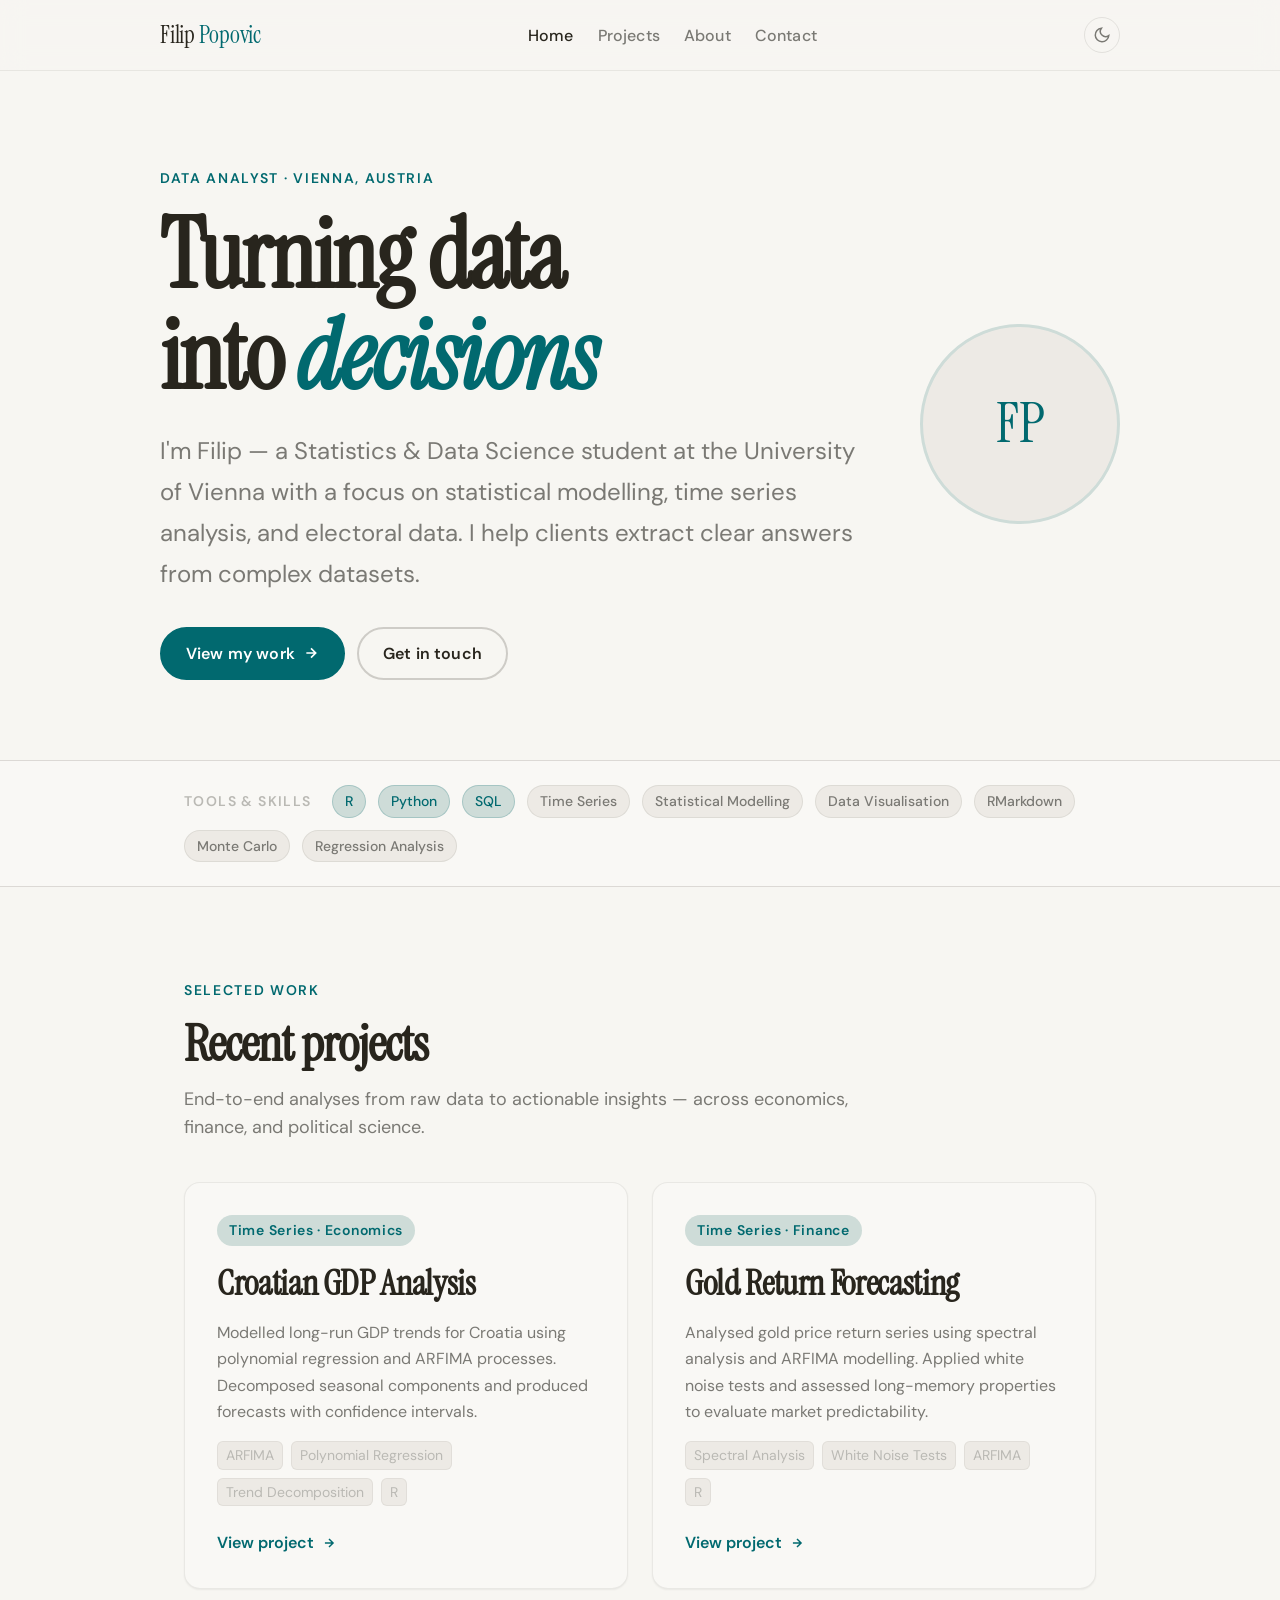
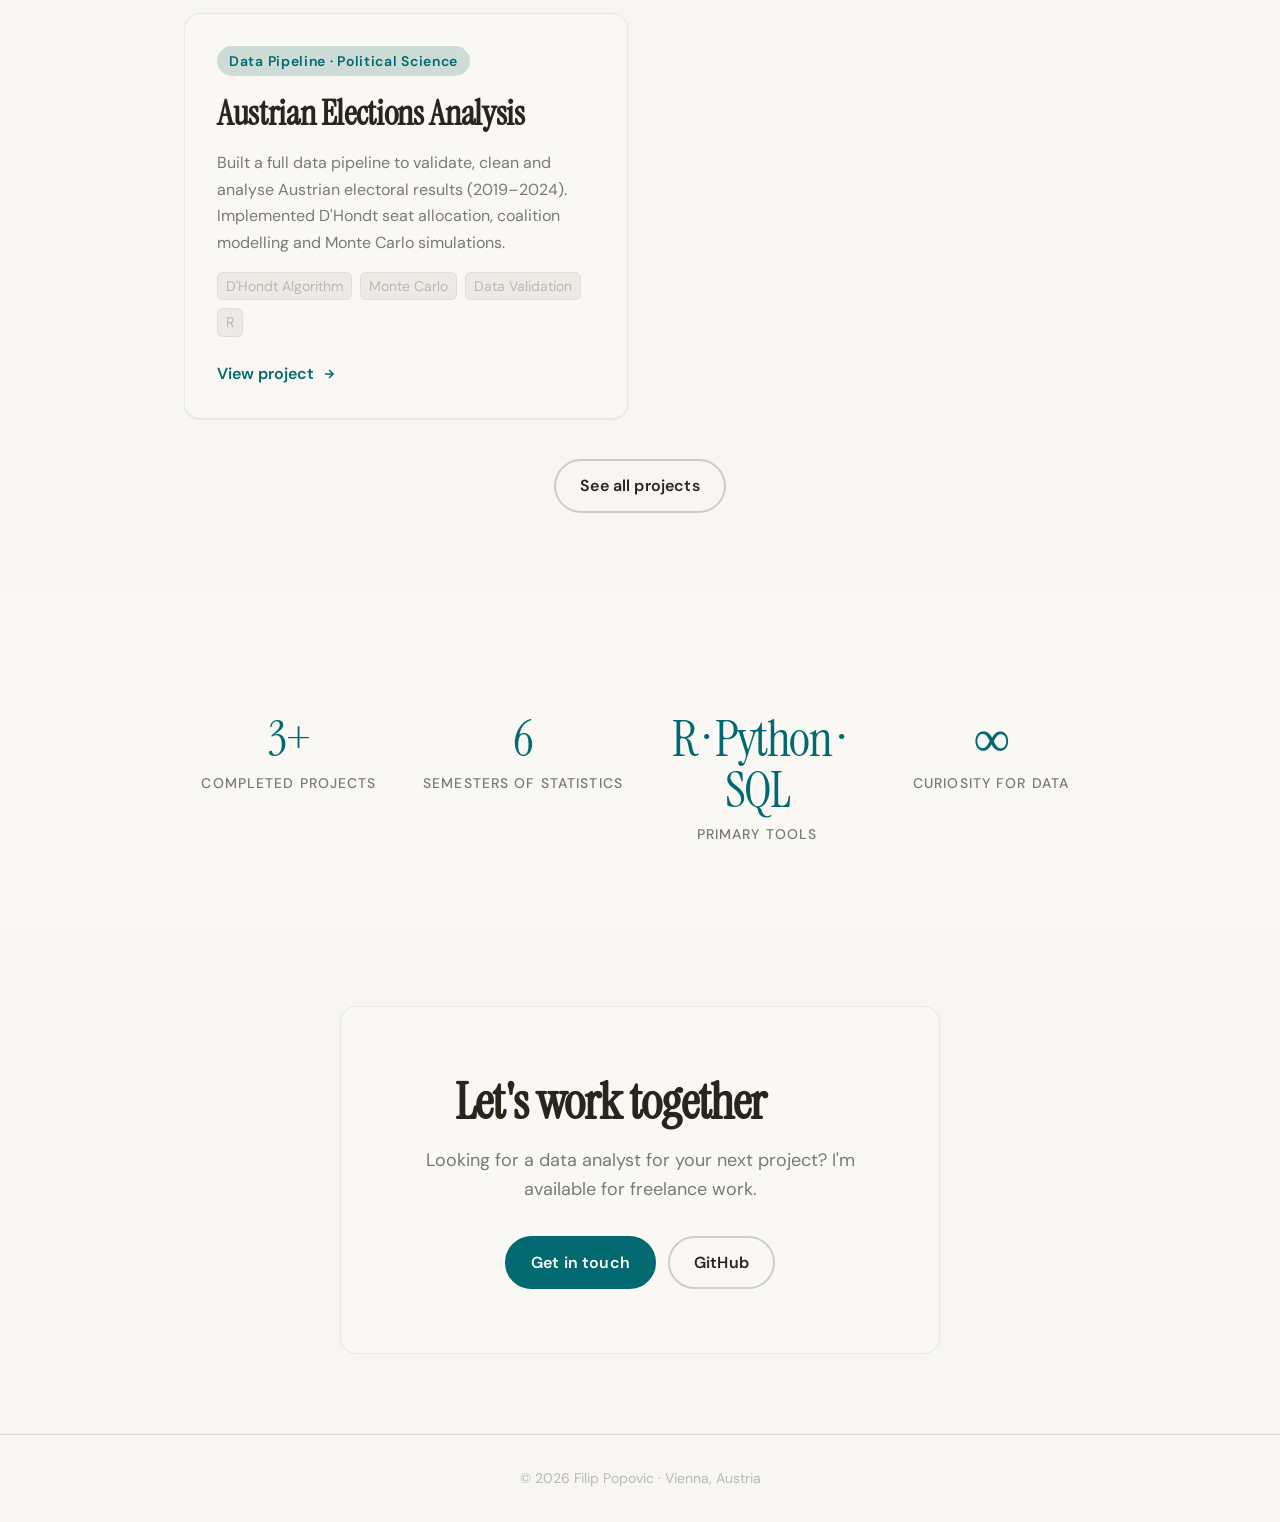
==== docs/index.html @ 7d8d3a57 "Initial portfolio website" ====
<!DOCTYPE html>
<html xmlns="http://www.w3.org/1999/xhtml" lang="en" xml:lang="en"><head>

<meta charset="utf-8">
<meta name="generator" content="quarto-1.6.43">

<meta name="viewport" content="width=device-width, initial-scale=1.0, user-scalable=yes">


<title>Filip Popovic</title>
<style>
code{white-space: pre-wrap;}
span.smallcaps{font-variant: small-caps;}
div.columns{display: flex; gap: min(4vw, 1.5em);}
div.column{flex: auto; overflow-x: auto;}
div.hanging-indent{margin-left: 1.5em; text-indent: -1.5em;}
ul.task-list{list-style: none;}
ul.task-list li input[type="checkbox"] {
  width: 0.8em;
  margin: 0 0.8em 0.2em -1em; /* quarto-specific, see https://github.com/quarto-dev/quarto-cli/issues/4556 */ 
  vertical-align: middle;
}
.display.math{display: block; text-align: center; margin: 0.5rem auto;}
</style>


<script src="site_libs/clipboard/clipboard.min.js"></script>
<script src="site_libs/quarto-html/tabby.min.js"></script>
<script src="site_libs/quarto-html/popper.min.js"></script>
<script src="site_libs/quarto-html/tippy.umd.min.js"></script>
<script src="site_libs/quarto-html/anchor.min.js"></script>
<link href="site_libs/quarto-html/tippy.css" rel="stylesheet">
<link href="site_libs/quarto-html/light-border.css" rel="stylesheet">
<link href="site_libs/quarto-html/quarto-html-5276476b5bdb9cfe1f92c505466e0bf3.min.css" rel="stylesheet" append-hash="true" data-mode="light">
<link href="site_libs/quarto-html/quarto-syntax-highlighting-d4d76bf8491c20bad77d141916dc28e1.css" rel="stylesheet" id="quarto-text-highlighting-styles">


<link rel="stylesheet" href="assets/style.css">
</head>

<body>


<header id="title-block-header">
<h1 class="title">Filip Popovic</h1>

</header>


<!-- NAVBAR -->
<nav class="fp-nav">
  <div class="fp-nav-inner">
    <a href="index.html" class="fp-nav-logo">Filip <span>Popovic</span></a>
    <ul class="fp-nav-links">
      <li><a href="index.html" class="active">Home</a></li>
      <li><a href="projects.html">Projects</a></li>
      <li><a href="about.html">About</a></li>
      <li><a href="contact.html">Contact</a></li>
    </ul>
    <button class="fp-theme-btn" data-theme-toggle="" aria-label="Toggle dark mode">
      <svg width="18" height="18" viewbox="0 0 24 24" fill="none" stroke="currentColor" stroke-width="2"><path d="M21 12.79A9 9 0 1 1 11.21 3 7 7 0 0 0 21 12.79z"></path></svg>
    </button>
  </div>
</nav>

<!-- HERO -->
<section class="fp-hero">
  <div class="fp-hero-inner">
    <div>
      <p class="fp-hero-label">Data Analyst · Vienna, Austria</p>
      <h1>Turning data<br>into <em>decisions</em></h1>
      <p class="fp-hero-desc">
        I'm Filip — a Statistics &amp; Data Science student at the University of Vienna
        with a focus on statistical modelling, time series analysis, and electoral data.
        I help clients extract clear answers from complex datasets.
      </p>
      <div class="fp-hero-actions">
        <a href="projects.html" class="btn btn-primary">
          View my work
          <svg width="16" height="16" viewbox="0 0 24 24" fill="none" stroke="currentColor" stroke-width="2.5"><path d="M5 12h14M12 5l7 7-7 7"></path></svg>
        </a>
        <a href="contact.html" class="btn btn-outline">Get in touch</a>
      </div>
    </div>
    <div class="fp-hero-avatar" aria-hidden="true">FP</div>
  </div>
</section>

<!-- SKILLS STRIP -->
<div class="fp-skills-strip">
  <div class="fp-skills-inner">
    <span class="fp-skills-label">Tools &amp; Skills</span>
    <span class="fp-skill-chip accent">R</span>
    <span class="fp-skill-chip accent">Python</span>
    <span class="fp-skill-chip accent">SQL</span>
    <span class="fp-skill-chip">Time Series</span>
    <span class="fp-skill-chip">Statistical Modelling</span>
    <span class="fp-skill-chip">Data Visualisation</span>
    <span class="fp-skill-chip">RMarkdown</span>
    <span class="fp-skill-chip">Monte Carlo</span>
    <span class="fp-skill-chip">Regression Analysis</span>
  </div>
</div>

<!-- FEATURED PROJECTS -->
<section class="fp-section">
  <div class="fp-container">
    <div class="fp-section-header">
      <p class="fp-eyebrow">Selected Work</p>
      <h2 class="anchored">Recent projects</h2>
      <p>End-to-end analyses from raw data to actionable insights — across economics, finance, and political science.</p>
    </div>
    <div class="fp-projects-grid">
      <!-- Project 1 -->
      <div class="fp-project-card">
        <span class="fp-project-tag">Time Series · Economics</span>
        <h3 class="anchored">Croatian GDP Analysis</h3>
        <p>Modelled long-run GDP trends for Croatia using polynomial regression and ARFIMA processes. Decomposed seasonal components and produced forecasts with confidence intervals.</p>
        <div class="fp-project-methods">
          <span class="fp-method-tag">ARFIMA</span>
          <span class="fp-method-tag">Polynomial Regression</span>
          <span class="fp-method-tag">Trend Decomposition</span>
          <span class="fp-method-tag">R</span>
        </div>
        <a href="projects.html" class="fp-project-link">
          View project
          <svg width="14" height="14" viewbox="0 0 24 24" fill="none" stroke="currentColor" stroke-width="2.5"><path d="M5 12h14M12 5l7 7-7 7"></path></svg>
        </a>
      </div>
      <!-- Project 2 -->
      <div class="fp-project-card">
        <span class="fp-project-tag">Time Series · Finance</span>
        <h3 class="anchored">Gold Return Forecasting</h3>
        <p>Analysed gold price return series using spectral analysis and ARFIMA modelling. Applied white noise tests and assessed long-memory properties to evaluate market predictability.</p>
        <div class="fp-project-methods">
          <span class="fp-method-tag">Spectral Analysis</span>
          <span class="fp-method-tag">White Noise Tests</span>
          <span class="fp-method-tag">ARFIMA</span>
          <span class="fp-method-tag">R</span>
        </div>
        <a href="projects.html" class="fp-project-link">
          View project
          <svg width="14" height="14" viewbox="0 0 24 24" fill="none" stroke="currentColor" stroke-width="2.5"><path d="M5 12h14M12 5l7 7-7 7"></path></svg>
        </a>
      </div>
      <!-- Project 3 -->
      <div class="fp-project-card">
        <span class="fp-project-tag">Data Pipeline · Political Science</span>
        <h3 class="anchored">Austrian Elections Analysis</h3>
        <p>Built a full data pipeline to validate, clean and analyse Austrian electoral results (2019–2024). Implemented D'Hondt seat allocation, coalition modelling and Monte Carlo simulations.</p>
        <div class="fp-project-methods">
          <span class="fp-method-tag">D'Hondt Algorithm</span>
          <span class="fp-method-tag">Monte Carlo</span>
          <span class="fp-method-tag">Data Validation</span>
          <span class="fp-method-tag">R</span>
        </div>
        <a href="projects.html" class="fp-project-link">
          View project
          <svg width="14" height="14" viewbox="0 0 24 24" fill="none" stroke="currentColor" stroke-width="2.5"><path d="M5 12h14M12 5l7 7-7 7"></path></svg>
        </a>
      </div>
    </div>
    <div style="text-align:center; margin-top: var(--space-10);">
      <a href="projects.html" class="btn btn-outline">See all projects</a>
    </div>
  </div>
</section>

<!-- STATS -->
<section class="fp-section fp-section-alt">
  <div class="fp-container">
    <div class="fp-stats">
      <div class="fp-stat">
        <div class="fp-stat-number">3+</div>
        <div class="fp-stat-label">Completed Projects</div>
      </div>
      <div class="fp-stat">
        <div class="fp-stat-number">6</div>
        <div class="fp-stat-label">Semesters of Statistics</div>
      </div>
      <div class="fp-stat">
        <div class="fp-stat-number">R · Python · SQL</div>
        <div class="fp-stat-label">Primary Tools</div>
      </div>
      <div class="fp-stat">
        <div class="fp-stat-number">∞</div>
        <div class="fp-stat-label">Curiosity for Data</div>
      </div>
    </div>
  </div>
</section>

<!-- CONTACT TEASER -->
<section class="fp-section">
  <div class="fp-container">
    <div class="fp-contact-box">
      <h2 class="anchored">Let's work together</h2>
      <p>Looking for a data analyst for your next project? I'm available for freelance work.</p>
      <div class="fp-contact-links">
        <a href="contact.html" class="btn btn-primary">Get in touch</a>
        <a href="https://github.com/filip-popovic" target="_blank" rel="noopener noreferrer" class="btn btn-outline">GitHub</a>
      </div>
    </div>
  </div>
</section>

<!-- FOOTER -->
<footer class="fp-footer">
  <p>© 2026 Filip Popovic · Vienna, Austria</p>
</footer>

<script>
(function(){
  const t = document.querySelector('[data-theme-toggle]');
  const r = document.documentElement;
  let d = matchMedia('(prefers-color-scheme:dark)').matches ? 'dark' : 'light';
  r.setAttribute('data-theme', d);
  if(t) t.addEventListener('click', () => {
    d = d === 'dark' ? 'light' : 'dark';
    r.setAttribute('data-theme', d);
  });
})();
</script>


<script id="quarto-html-after-body" type="application/javascript">
window.document.addEventListener("DOMContentLoaded", function (event) {
  const toggleBodyColorMode = (bsSheetEl) => {
    const mode = bsSheetEl.getAttribute("data-mode");
    const bodyEl = window.document.querySelector("body");
    if (mode === "dark") {
      bodyEl.classList.add("quarto-dark");
      bodyEl.classList.remove("quarto-light");
    } else {
      bodyEl.classList.add("quarto-light");
      bodyEl.classList.remove("quarto-dark");
    }
  }
  const toggleBodyColorPrimary = () => {
    const bsSheetEl = window.document.querySelector("link#quarto-bootstrap");
    if (bsSheetEl) {
      toggleBodyColorMode(bsSheetEl);
    }
  }
  toggleBodyColorPrimary();  
  const tabsets =  window.document.querySelectorAll(".panel-tabset-tabby")
  tabsets.forEach(function(tabset) {
    const tabby = new Tabby('#' + tabset.id);
  });
  const icon = "";
  const anchorJS = new window.AnchorJS();
  anchorJS.options = {
    placement: 'right',
    icon: icon
  };
  anchorJS.add('.anchored');
  const isCodeAnnotation = (el) => {
    for (const clz of el.classList) {
      if (clz.startsWith('code-annotation-')) {                     
        return true;
      }
    }
    return false;
  }
  const onCopySuccess = function(e) {
    // button target
    const button = e.trigger;
    // don't keep focus
    button.blur();
    // flash "checked"
    button.classList.add('code-copy-button-checked');
    var currentTitle = button.getAttribute("title");
    button.setAttribute("title", "Copied!");
    let tooltip;
    if (window.bootstrap) {
      button.setAttribute("data-bs-toggle", "tooltip");
      button.setAttribute("data-bs-placement", "left");
      button.setAttribute("data-bs-title", "Copied!");
      tooltip = new bootstrap.Tooltip(button, 
        { trigger: "manual", 
          customClass: "code-copy-button-tooltip",
          offset: [0, -8]});
      tooltip.show();    
    }
    setTimeout(function() {
      if (tooltip) {
        tooltip.hide();
        button.removeAttribute("data-bs-title");
        button.removeAttribute("data-bs-toggle");
        button.removeAttribute("data-bs-placement");
      }
      button.setAttribute("title", currentTitle);
      button.classList.remove('code-copy-button-checked');
    }, 1000);
    // clear code selection
    e.clearSelection();
  }
  const getTextToCopy = function(trigger) {
      const codeEl = trigger.previousElementSibling.cloneNode(true);
      for (const childEl of codeEl.children) {
        if (isCodeAnnotation(childEl)) {
          childEl.remove();
        }
      }
      return codeEl.innerText;
  }
  const clipboard = new window.ClipboardJS('.code-copy-button:not([data-in-quarto-modal])', {
    text: getTextToCopy
  });
  clipboard.on('success', onCopySuccess);
  if (window.document.getElementById('quarto-embedded-source-code-modal')) {
    const clipboardModal = new window.ClipboardJS('.code-copy-button[data-in-quarto-modal]', {
      text: getTextToCopy,
      container: window.document.getElementById('quarto-embedded-source-code-modal')
    });
    clipboardModal.on('success', onCopySuccess);
  }
    var localhostRegex = new RegExp(/^(?:http|https):\/\/localhost\:?[0-9]*\//);
    var mailtoRegex = new RegExp(/^mailto:/);
      var filterRegex = new RegExp('/' + window.location.host + '/');
    var isInternal = (href) => {
        return filterRegex.test(href) || localhostRegex.test(href) || mailtoRegex.test(href);
    }
    // Inspect non-navigation links and adorn them if external
 	var links = window.document.querySelectorAll('a[href]:not(.nav-link):not(.navbar-brand):not(.toc-action):not(.sidebar-link):not(.sidebar-item-toggle):not(.pagination-link):not(.no-external):not([aria-hidden]):not(.dropdown-item):not(.quarto-navigation-tool):not(.about-link)');
    for (var i=0; i<links.length; i++) {
      const link = links[i];
      if (!isInternal(link.href)) {
        // undo the damage that might have been done by quarto-nav.js in the case of
        // links that we want to consider external
        if (link.dataset.originalHref !== undefined) {
          link.href = link.dataset.originalHref;
        }
      }
    }
  function tippyHover(el, contentFn, onTriggerFn, onUntriggerFn) {
    const config = {
      allowHTML: true,
      maxWidth: 500,
      delay: 100,
      arrow: false,
      appendTo: function(el) {
          return el.parentElement;
      },
      interactive: true,
      interactiveBorder: 10,
      theme: 'light-border',
      placement: 'bottom-start',
    };
    if (contentFn) {
      config.content = contentFn;
    }
    if (onTriggerFn) {
      config.onTrigger = onTriggerFn;
    }
    if (onUntriggerFn) {
      config.onUntrigger = onUntriggerFn;
    }
    window.tippy(el, config); 
  }
  const noterefs = window.document.querySelectorAll('a[role="doc-noteref"]');
  for (var i=0; i<noterefs.length; i++) {
    const ref = noterefs[i];
    tippyHover(ref, function() {
      // use id or data attribute instead here
      let href = ref.getAttribute('data-footnote-href') || ref.getAttribute('href');
      try { href = new URL(href).hash; } catch {}
      const id = href.replace(/^#\/?/, "");
      const note = window.document.getElementById(id);
      if (note) {
        return note.innerHTML;
      } else {
        return "";
      }
    });
  }
  const xrefs = window.document.querySelectorAll('a.quarto-xref');
  const processXRef = (id, note) => {
    // Strip column container classes
    const stripColumnClz = (el) => {
      el.classList.remove("page-full", "page-columns");
      if (el.children) {
        for (const child of el.children) {
          stripColumnClz(child);
        }
      }
    }
    stripColumnClz(note)
    if (id === null || id.startsWith('sec-')) {
      // Special case sections, only their first couple elements
      const container = document.createElement("div");
      if (note.children && note.children.length > 2) {
        container.appendChild(note.children[0].cloneNode(true));
        for (let i = 1; i < note.children.length; i++) {
          const child = note.children[i];
          if (child.tagName === "P" && child.innerText === "") {
            continue;
          } else {
            container.appendChild(child.cloneNode(true));
            break;
          }
        }
        if (window.Quarto?.typesetMath) {
          window.Quarto.typesetMath(container);
        }
        return container.innerHTML
      } else {
        if (window.Quarto?.typesetMath) {
          window.Quarto.typesetMath(note);
        }
        return note.innerHTML;
      }
    } else {
      // Remove any anchor links if they are present
      const anchorLink = note.querySelector('a.anchorjs-link');
      if (anchorLink) {
        anchorLink.remove();
      }
      if (window.Quarto?.typesetMath) {
        window.Quarto.typesetMath(note);
      }
      if (note.classList.contains("callout")) {
        return note.outerHTML;
      } else {
        return note.innerHTML;
      }
    }
  }
  for (var i=0; i<xrefs.length; i++) {
    const xref = xrefs[i];
    tippyHover(xref, undefined, function(instance) {
      instance.disable();
      let url = xref.getAttribute('href');
      let hash = undefined; 
      if (url.startsWith('#')) {
        hash = url;
      } else {
        try { hash = new URL(url).hash; } catch {}
      }
      if (hash) {
        const id = hash.replace(/^#\/?/, "");
        const note = window.document.getElementById(id);
        if (note !== null) {
          try {
            const html = processXRef(id, note.cloneNode(true));
            instance.setContent(html);
          } finally {
            instance.enable();
            instance.show();
          }
        } else {
          // See if we can fetch this
          fetch(url.split('#')[0])
          .then(res => res.text())
          .then(html => {
            const parser = new DOMParser();
            const htmlDoc = parser.parseFromString(html, "text/html");
            const note = htmlDoc.getElementById(id);
            if (note !== null) {
              const html = processXRef(id, note);
              instance.setContent(html);
            } 
          }).finally(() => {
            instance.enable();
            instance.show();
          });
        }
      } else {
        // See if we can fetch a full url (with no hash to target)
        // This is a special case and we should probably do some content thinning / targeting
        fetch(url)
        .then(res => res.text())
        .then(html => {
          const parser = new DOMParser();
          const htmlDoc = parser.parseFromString(html, "text/html");
          const note = htmlDoc.querySelector('main.content');
          if (note !== null) {
            // This should only happen for chapter cross references
            // (since there is no id in the URL)
            // remove the first header
            if (note.children.length > 0 && note.children[0].tagName === "HEADER") {
              note.children[0].remove();
            }
            const html = processXRef(null, note);
            instance.setContent(html);
          } 
        }).finally(() => {
          instance.enable();
          instance.show();
        });
      }
    }, function(instance) {
    });
  }
      let selectedAnnoteEl;
      const selectorForAnnotation = ( cell, annotation) => {
        let cellAttr = 'data-code-cell="' + cell + '"';
        let lineAttr = 'data-code-annotation="' +  annotation + '"';
        const selector = 'span[' + cellAttr + '][' + lineAttr + ']';
        return selector;
      }
      const selectCodeLines = (annoteEl) => {
        const doc = window.document;
        const targetCell = annoteEl.getAttribute("data-target-cell");
        const targetAnnotation = annoteEl.getAttribute("data-target-annotation");
        const annoteSpan = window.document.querySelector(selectorForAnnotation(targetCell, targetAnnotation));
        const lines = annoteSpan.getAttribute("data-code-lines").split(",");
        const lineIds = lines.map((line) => {
          return targetCell + "-" + line;
        })
        let top = null;
        let height = null;
        let parent = null;
        if (lineIds.length > 0) {
            //compute the position of the single el (top and bottom and make a div)
            const el = window.document.getElementById(lineIds[0]);
            top = el.offsetTop;
            height = el.offsetHeight;
            parent = el.parentElement.parentElement;
          if (lineIds.length > 1) {
            const lastEl = window.document.getElementById(lineIds[lineIds.length - 1]);
            const bottom = lastEl.offsetTop + lastEl.offsetHeight;
            height = bottom - top;
          }
          if (top !== null && height !== null && parent !== null) {
            // cook up a div (if necessary) and position it 
            let div = window.document.getElementById("code-annotation-line-highlight");
            if (div === null) {
              div = window.document.createElement("div");
              div.setAttribute("id", "code-annotation-line-highlight");
              div.style.position = 'absolute';
              parent.appendChild(div);
            }
            div.style.top = top - 2 + "px";
            div.style.height = height + 4 + "px";
            div.style.left = 0;
            let gutterDiv = window.document.getElementById("code-annotation-line-highlight-gutter");
            if (gutterDiv === null) {
              gutterDiv = window.document.createElement("div");
              gutterDiv.setAttribute("id", "code-annotation-line-highlight-gutter");
              gutterDiv.style.position = 'absolute';
              const codeCell = window.document.getElementById(targetCell);
              const gutter = codeCell.querySelector('.code-annotation-gutter');
              gutter.appendChild(gutterDiv);
            }
            gutterDiv.style.top = top - 2 + "px";
            gutterDiv.style.height = height + 4 + "px";
          }
          selectedAnnoteEl = annoteEl;
        }
      };
      const unselectCodeLines = () => {
        const elementsIds = ["code-annotation-line-highlight", "code-annotation-line-highlight-gutter"];
        elementsIds.forEach((elId) => {
          const div = window.document.getElementById(elId);
          if (div) {
            div.remove();
          }
        });
        selectedAnnoteEl = undefined;
      };
        // Handle positioning of the toggle
    window.addEventListener(
      "resize",
      throttle(() => {
        elRect = undefined;
        if (selectedAnnoteEl) {
          selectCodeLines(selectedAnnoteEl);
        }
      }, 10)
    );
    function throttle(fn, ms) {
    let throttle = false;
    let timer;
      return (...args) => {
        if(!throttle) { // first call gets through
            fn.apply(this, args);
            throttle = true;
        } else { // all the others get throttled
            if(timer) clearTimeout(timer); // cancel #2
            timer = setTimeout(() => {
              fn.apply(this, args);
              timer = throttle = false;
            }, ms);
        }
      };
    }
      // Attach click handler to the DT
      const annoteDls = window.document.querySelectorAll('dt[data-target-cell]');
      for (const annoteDlNode of annoteDls) {
        annoteDlNode.addEventListener('click', (event) => {
          const clickedEl = event.target;
          if (clickedEl !== selectedAnnoteEl) {
            unselectCodeLines();
            const activeEl = window.document.querySelector('dt[data-target-cell].code-annotation-active');
            if (activeEl) {
              activeEl.classList.remove('code-annotation-active');
            }
            selectCodeLines(clickedEl);
            clickedEl.classList.add('code-annotation-active');
          } else {
            // Unselect the line
            unselectCodeLines();
            clickedEl.classList.remove('code-annotation-active');
          }
        });
      }
  const findCites = (el) => {
    const parentEl = el.parentElement;
    if (parentEl) {
      const cites = parentEl.dataset.cites;
      if (cites) {
        return {
          el,
          cites: cites.split(' ')
        };
      } else {
        return findCites(el.parentElement)
      }
    } else {
      return undefined;
    }
  };
  var bibliorefs = window.document.querySelectorAll('a[role="doc-biblioref"]');
  for (var i=0; i<bibliorefs.length; i++) {
    const ref = bibliorefs[i];
    const citeInfo = findCites(ref);
    if (citeInfo) {
      tippyHover(citeInfo.el, function() {
        var popup = window.document.createElement('div');
        citeInfo.cites.forEach(function(cite) {
          var citeDiv = window.document.createElement('div');
          citeDiv.classList.add('hanging-indent');
          citeDiv.classList.add('csl-entry');
          var biblioDiv = window.document.getElementById('ref-' + cite);
          if (biblioDiv) {
            citeDiv.innerHTML = biblioDiv.innerHTML;
          }
          popup.appendChild(citeDiv);
        });
        return popup.innerHTML;
      });
    }
  }
});
</script>




</body></html>
---- docs/site_libs/quarto-html/tippy.css ----
.tippy-box[data-animation=fade][data-state=hidden]{opacity:0}[data-tippy-root]{max-width:calc(100vw - 10px)}.tippy-box{position:relative;background-color:#333;color:#fff;border-radius:4px;font-size:14px;line-height:1.4;white-space:normal;outline:0;transition-property:transform,visibility,opacity}.tippy-box[data-placement^=top]>.tippy-arrow{bottom:0}.tippy-box[data-placement^=top]>.tippy-arrow:before{bottom:-7px;left:0;border-width:8px 8px 0;border-top-color:initial;transform-origin:center top}.tippy-box[data-placement^=bottom]>.tippy-arrow{top:0}.tippy-box[data-placement^=bottom]>.tippy-arrow:before{top:-7px;left:0;border-width:0 8px 8px;border-bottom-color:initial;transform-origin:center bottom}.tippy-box[data-placement^=left]>.tippy-arrow{right:0}.tippy-box[data-placement^=left]>.tippy-arrow:before{border-width:8px 0 8px 8px;border-left-color:initial;right:-7px;transform-origin:center left}.tippy-box[data-placement^=right]>.tippy-arrow{left:0}.tippy-box[data-placement^=right]>.tippy-arrow:before{left:-7px;border-width:8px 8px 8px 0;border-right-color:initial;transform-origin:center right}.tippy-box[data-inertia][data-state=visible]{transition-timing-function:cubic-bezier(.54,1.5,.38,1.11)}.tippy-arrow{width:16px;height:16px;color:#333}.tippy-arrow:before{content:"";position:absolute;border-color:transparent;border-style:solid}.tippy-content{position:relative;padding:5px 9px;z-index:1}
---- docs/site_libs/quarto-html/light-border.css ----
.tippy-box[data-theme~=light-border]{background-color:#fff;background-clip:padding-box;border:1px solid rgba(0,8,16,.15);color:#333;box-shadow:0 4px 14px -2px rgba(0,8,16,.08)}.tippy-box[data-theme~=light-border]>.tippy-backdrop{background-color:#fff}.tippy-box[data-theme~=light-border]>.tippy-arrow:after,.tippy-box[data-theme~=light-border]>.tippy-svg-arrow:after{content:"";position:absolute;z-index:-1}.tippy-box[data-theme~=light-border]>.tippy-arrow:after{border-color:transparent;border-style:solid}.tippy-box[data-theme~=light-border][data-placement^=top]>.tippy-arrow:before{border-top-color:#fff}.tippy-box[data-theme~=light-border][data-placement^=top]>.tippy-arrow:after{border-top-color:rgba(0,8,16,.2);border-width:7px 7px 0;top:17px;left:1px}.tippy-box[data-theme~=light-border][data-placement^=top]>.tippy-svg-arrow>svg{top:16px}.tippy-box[data-theme~=light-border][data-placement^=top]>.tippy-svg-arrow:after{top:17px}.tippy-box[data-theme~=light-border][data-placement^=bottom]>.tippy-arrow:before{border-bottom-color:#fff;bottom:16px}.tippy-box[data-theme~=light-border][data-placement^=bottom]>.tippy-arrow:after{border-bottom-color:rgba(0,8,16,.2);border-width:0 7px 7px;bottom:17px;left:1px}.tippy-box[data-theme~=light-border][data-placement^=bottom]>.tippy-svg-arrow>svg{bottom:16px}.tippy-box[data-theme~=light-border][data-placement^=bottom]>.tippy-svg-arrow:after{bottom:17px}.tippy-box[data-theme~=light-border][data-placement^=left]>.tippy-arrow:before{border-left-color:#fff}.tippy-box[data-theme~=light-border][data-placement^=left]>.tippy-arrow:after{border-left-color:rgba(0,8,16,.2);border-width:7px 0 7px 7px;left:17px;top:1px}.tippy-box[data-theme~=light-border][data-placement^=left]>.tippy-svg-arrow>svg{left:11px}.tippy-box[data-theme~=light-border][data-placement^=left]>.tippy-svg-arrow:after{left:12px}.tippy-box[data-theme~=light-border][data-placement^=right]>.tippy-arrow:before{border-right-color:#fff;right:16px}.tippy-box[data-theme~=light-border][data-placement^=right]>.tippy-arrow:after{border-width:7px 7px 7px 0;right:17px;top:1px;border-right-color:rgba(0,8,16,.2)}.tippy-box[data-theme~=light-border][data-placement^=right]>.tippy-svg-arrow>svg{right:11px}.tippy-box[data-theme~=light-border][data-placement^=right]>.tippy-svg-arrow:after{right:12px}.tippy-box[data-theme~=light-border]>.tippy-svg-arrow{fill:#fff}.tippy-box[data-theme~=light-border]>.tippy-svg-arrow:after{background-image:url([data-uri]);background-size:16px 6px;width:16px;height:6px}
---- docs/site_libs/quarto-html/quarto-html-5276476b5bdb9cfe1f92c505466e0bf3.min.css ----
.top-right{position:absolute;top:1em;right:1em}.visually-hidden{border:0;clip:rect(0 0 0 0);height:auto;margin:0;overflow:hidden;padding:0;position:absolute;width:1px;white-space:nowrap}.hidden{display:none !important}.zindex-bottom{z-index:-1 !important}figure.figure{display:block}.quarto-layout-panel{margin-bottom:1em}.quarto-layout-panel>figure{width:100%}.quarto-layout-panel>figure>figcaption,.quarto-layout-panel>.panel-caption{margin-top:10pt}.quarto-layout-panel>.table-caption{margin-top:0px}.table-caption p{margin-bottom:.5em}.quarto-layout-row{display:flex;flex-direction:row;align-items:flex-start}.quarto-layout-valign-top{align-items:flex-start}.quarto-layout-valign-bottom{align-items:flex-end}.quarto-layout-valign-center{align-items:center}.quarto-layout-cell{position:relative;margin-right:20px}.quarto-layout-cell:last-child{margin-right:0}.quarto-layout-cell figure,.quarto-layout-cell>p{margin:.2em}.quarto-layout-cell img{max-width:100%}.quarto-layout-cell .html-widget{width:100% !important}.quarto-layout-cell div figure p{margin:0}.quarto-layout-cell figure{display:block;margin-inline-start:0;margin-inline-end:0}.quarto-layout-cell table{display:inline-table}.quarto-layout-cell-subref figcaption,figure .quarto-layout-row figure figcaption{text-align:center;font-style:italic}.quarto-figure{position:relative;margin-bottom:1em}.quarto-figure>figure{width:100%;margin-bottom:0}.quarto-figure-left>figure>p,.quarto-figure-left>figure>div{text-align:left}.quarto-figure-center>figure>p,.quarto-figure-center>figure>div{text-align:center}.quarto-figure-right>figure>p,.quarto-figure-right>figure>div{text-align:right}.quarto-figure>figure>div.cell-annotation,.quarto-figure>figure>div code{text-align:left}figure>p:empty{display:none}figure>p:first-child{margin-top:0;margin-bottom:0}figure>figcaption.quarto-float-caption-bottom{margin-bottom:.5em}figure>figcaption.quarto-float-caption-top{margin-top:.5em}div[id^=tbl-]{position:relative}.quarto-figure>.anchorjs-link{position:absolute;top:.6em;right:.5em}div[id^=tbl-]>.anchorjs-link{position:absolute;top:.7em;right:.3em}.quarto-figure:hover>.anchorjs-link,div[id^=tbl-]:hover>.anchorjs-link,h2:hover>.anchorjs-link,h3:hover>.anchorjs-link,h4:hover>.anchorjs-link,h5:hover>.anchorjs-link,h6:hover>.anchorjs-link,.reveal-anchorjs-link>.anchorjs-link{opacity:1}#title-block-header{margin-block-end:1rem;position:relative;margin-top:-1px}#title-block-header .abstract{margin-block-start:1rem}#title-block-header .abstract .abstract-title{font-weight:600}#title-block-header a{text-decoration:none}#title-block-header .author,#title-block-header .date,#title-block-header .doi{margin-block-end:.2rem}#title-block-header .quarto-title-block>div{display:flex}#title-block-header .quarto-title-block>div>h1{flex-grow:1}#title-block-header .quarto-title-block>div>button{flex-shrink:0;height:2.25rem;margin-top:0}tr.header>th>p:last-of-type{margin-bottom:0px}table,table.table{margin-top:.5rem;margin-bottom:.5rem}caption,.table-caption{padding-top:.5rem;padding-bottom:.5rem;text-align:center}figure.quarto-float-tbl figcaption.quarto-float-caption-top{margin-top:.5rem;margin-bottom:.25rem;text-align:center}figure.quarto-float-tbl figcaption.quarto-float-caption-bottom{padding-top:.25rem;margin-bottom:.5rem;text-align:center}.utterances{max-width:none;margin-left:-8px}iframe{margin-bottom:1em}details{margin-bottom:1em}details[show]{margin-bottom:0}details>summary{color:#6f6f6f}details>summary>p:only-child{display:inline}pre.sourceCode,code.sourceCode{position:relative}dd code:not(.sourceCode),p code:not(.sourceCode){white-space:pre-wrap}code{white-space:pre}@media print{code{white-space:pre-wrap}}pre>code{display:block}pre>code.sourceCode{white-space:pre}pre>code.sourceCode>span>a:first-child::before{text-decoration:none}pre.code-overflow-wrap>code.sourceCode{white-space:pre-wrap}pre.code-overflow-scroll>code.sourceCode{white-space:pre}code a:any-link{color:inherit;text-decoration:none}code a:hover{color:inherit;text-decoration:underline}ul.task-list{padding-left:1em}[data-tippy-root]{display:inline-block}.tippy-content .footnote-back{display:none}.footnote-back{margin-left:.2em}.tippy-content{overflow-x:auto}.quarto-embedded-source-code{display:none}.quarto-unresolved-ref{font-weight:600}.quarto-cover-image{max-width:35%;float:right;margin-left:30px}.cell-output-display .widget-subarea{margin-bottom:1em}.cell-output-display:not(.no-overflow-x),.knitsql-table:not(.no-overflow-x){overflow-x:auto}.panel-input{margin-bottom:1em}.panel-input>div,.panel-input>div>div{display:inline-block;vertical-align:top;padding-right:12px}.panel-input>p:last-child{margin-bottom:0}.layout-sidebar{margin-bottom:1em}.layout-sidebar .tab-content{border:none}.tab-content>.page-columns.active{display:grid}div.sourceCode>iframe{width:100%;height:300px;margin-bottom:-0.5em}a{text-underline-offset:3px}.callout pre.sourceCode{padding-left:0}div.ansi-escaped-output{font-family:monospace;display:block}/*!
*
* ansi colors from IPython notebook's
*
* we also add `bright-[color]-` synonyms for the `-[color]-intense` classes since
* that seems to be what ansi_up emits
*
*/.ansi-black-fg{color:#3e424d}.ansi-black-bg{background-color:#3e424d}.ansi-black-intense-black,.ansi-bright-black-fg{color:#282c36}.ansi-black-intense-black,.ansi-bright-black-bg{background-color:#282c36}.ansi-red-fg{color:#e75c58}.ansi-red-bg{background-color:#e75c58}.ansi-red-intense-red,.ansi-bright-red-fg{color:#b22b31}.ansi-red-intense-red,.ansi-bright-red-bg{background-color:#b22b31}.ansi-green-fg{color:#00a250}.ansi-green-bg{background-color:#00a250}.ansi-green-intense-green,.ansi-bright-green-fg{color:#007427}.ansi-green-intense-green,.ansi-bright-green-bg{background-color:#007427}.ansi-yellow-fg{color:#ddb62b}.ansi-yellow-bg{background-color:#ddb62b}.ansi-yellow-intense-yellow,.ansi-bright-yellow-fg{color:#b27d12}.ansi-yellow-intense-yellow,.ansi-bright-yellow-bg{background-color:#b27d12}.ansi-blue-fg{color:#208ffb}.ansi-blue-bg{background-color:#208ffb}.ansi-blue-intense-blue,.ansi-bright-blue-fg{color:#0065ca}.ansi-blue-intense-blue,.ansi-bright-blue-bg{background-color:#0065ca}.ansi-magenta-fg{color:#d160c4}.ansi-magenta-bg{background-color:#d160c4}.ansi-magenta-intense-magenta,.ansi-bright-magenta-fg{color:#a03196}.ansi-magenta-intense-magenta,.ansi-bright-magenta-bg{background-color:#a03196}.ansi-cyan-fg{color:#60c6c8}.ansi-cyan-bg{background-color:#60c6c8}.ansi-cyan-intense-cyan,.ansi-bright-cyan-fg{color:#258f8f}.ansi-cyan-intense-cyan,.ansi-bright-cyan-bg{background-color:#258f8f}.ansi-white-fg{color:#c5c1b4}.ansi-white-bg{background-color:#c5c1b4}.ansi-white-intense-white,.ansi-bright-white-fg{color:#a1a6b2}.ansi-white-intense-white,.ansi-bright-white-bg{background-color:#a1a6b2}.ansi-default-inverse-fg{color:#fff}.ansi-default-inverse-bg{background-color:#000}.ansi-bold{font-weight:bold}.ansi-underline{text-decoration:underline}:root{--quarto-body-bg: #fff;--quarto-body-color: #222;--quarto-text-muted: #6f6f6f;--quarto-border-color: #6f6f6f;--quarto-border-width: 1px;--quarto-border-radius: 4px}table.gt_table{color:var(--quarto-body-color);font-size:1em;width:100%;background-color:rgba(0,0,0,0);border-top-width:inherit;border-bottom-width:inherit;border-color:var(--quarto-border-color)}table.gt_table th.gt_column_spanner_outer{color:var(--quarto-body-color);background-color:rgba(0,0,0,0);border-top-width:inherit;border-bottom-width:inherit;border-color:var(--quarto-border-color)}table.gt_table th.gt_col_heading{color:var(--quarto-body-color);font-weight:bold;background-color:rgba(0,0,0,0)}table.gt_table thead.gt_col_headings{border-bottom:1px solid currentColor;border-top-width:inherit;border-top-color:var(--quarto-border-color)}table.gt_table thead.gt_col_headings:not(:first-child){border-top-width:1px;border-top-color:var(--quarto-border-color)}table.gt_table td.gt_row{border-bottom-width:1px;border-bottom-color:var(--quarto-border-color);border-top-width:0px}table.gt_table tbody.gt_table_body{border-top-width:1px;border-bottom-width:1px;border-bottom-color:var(--quarto-border-color);border-top-color:currentColor}div.columns{display:initial;gap:initial}div.column{display:inline-block;overflow-x:initial;vertical-align:top;width:50%}.code-annotation-tip-content{word-wrap:break-word}.code-annotation-container-hidden{display:none !important}dl.code-annotation-container-grid{display:grid;grid-template-columns:min-content auto}dl.code-annotation-container-grid dt{grid-column:1}dl.code-annotation-container-grid dd{grid-column:2}pre.sourceCode.code-annotation-code{padding-right:0}code.sourceCode .code-annotation-anchor{z-index:100;position:relative;float:right;background-color:rgba(0,0,0,0)}input[type=checkbox]{margin-right:.5ch}:root{--mermaid-bg-color: #fff;--mermaid-edge-color: #999;--mermaid-node-fg-color: #222;--mermaid-fg-color: #222;--mermaid-fg-color--lighter: #3c3c3c;--mermaid-fg-color--lightest: #555555;--mermaid-font-family: sans-serif;--mermaid-label-bg-color: #fff;--mermaid-label-fg-color: #468;--mermaid-node-bg-color: rgba(68, 102, 136, 0.1);--mermaid-node-fg-color: #222}@media print{:root{font-size:11pt}#quarto-sidebar,#TOC,.nav-page{display:none}.page-columns .content{grid-column-start:page-start}.fixed-top{position:relative}.panel-caption,.figure-caption,figcaption{color:#666}}.code-copy-button{position:absolute;top:0;right:0;border:0;margin-top:5px;margin-right:5px;background-color:rgba(0,0,0,0);z-index:3}.code-copy-button:focus{outline:none}.code-copy-button-tooltip{font-size:.75em}pre.sourceCode:hover>.code-copy-button>.bi::before{display:inline-block;height:1rem;width:1rem;content:"";vertical-align:-0.125em;background-image:url('data:image/svg+xml,<svg xmlns="http://www.w3.org/2000/svg" width="16" height="16" fill="rgb(111, 111, 111)" viewBox="0 0 16 16"><path d="M4 1.5H3a2 2 0 0 0-2 2V14a2 2 0 0 0 2 2h10a2 2 0 0 0 2-2V3.5a2 2 0 0 0-2-2h-1v1h1a1 1 0 0 1 1 1V14a1 1 0 0 1-1 1H3a1 1 0 0 1-1-1V3.5a1 1 0 0 1 1-1h1v-1z"/><path d="M9.5 1a.5.5 0 0 1 .5.5v1a.5.5 0 0 1-.5.5h-3a.5.5 0 0 1-.5-.5v-1a.5.5 0 0 1 .5-.5h3zm-3-1A1.5 1.5 0 0 0 5 1.5v1A1.5 1.5 0 0 0 6.5 4h3A1.5 1.5 0 0 0 11 2.5v-1A1.5 1.5 0 0 0 9.5 0h-3z"/></svg>');background-repeat:no-repeat;background-size:1rem 1rem}pre.sourceCode:hover>.code-copy-button-checked>.bi::before{background-image:url('data:image/svg+xml,<svg xmlns="http://www.w3.org/2000/svg" width="16" height="16" fill="rgb(111, 111, 111)" viewBox="0 0 16 16"><path d="M13.854 3.646a.5.5 0 0 1 0 .708l-7 7a.5.5 0 0 1-.708 0l-3.5-3.5a.5.5 0 1 1 .708-.708L6.5 10.293l6.646-6.647a.5.5 0 0 1 .708 0z"/></svg>')}pre.sourceCode:hover>.code-copy-button:hover>.bi::before{background-image:url('data:image/svg+xml,<svg xmlns="http://www.w3.org/2000/svg" width="16" height="16" fill="rgb(13, 110, 253)" viewBox="0 0 16 16"><path d="M4 1.5H3a2 2 0 0 0-2 2V14a2 2 0 0 0 2 2h10a2 2 0 0 0 2-2V3.5a2 2 0 0 0-2-2h-1v1h1a1 1 0 0 1 1 1V14a1 1 0 0 1-1 1H3a1 1 0 0 1-1-1V3.5a1 1 0 0 1 1-1h1v-1z"/><path d="M9.5 1a.5.5 0 0 1 .5.5v1a.5.5 0 0 1-.5.5h-3a.5.5 0 0 1-.5-.5v-1a.5.5 0 0 1 .5-.5h3zm-3-1A1.5 1.5 0 0 0 5 1.5v1A1.5 1.5 0 0 0 6.5 4h3A1.5 1.5 0 0 0 11 2.5v-1A1.5 1.5 0 0 0 9.5 0h-3z"/></svg>')}pre.sourceCode:hover>.code-copy-button-checked:hover>.bi::before{background-image:url('data:image/svg+xml,<svg xmlns="http://www.w3.org/2000/svg" width="16" height="16" fill="rgb(13, 110, 253)"  viewBox="0 0 16 16"><path d="M13.854 3.646a.5.5 0 0 1 0 .708l-7 7a.5.5 0 0 1-.708 0l-3.5-3.5a.5.5 0 1 1 .708-.708L6.5 10.293l6.646-6.647a.5.5 0 0 1 .708 0z"/></svg>')}.panel-tabset [role=tablist]{border-bottom:1px solid #dee2e6;list-style:none;margin:0;padding:0;width:100%}.panel-tabset [role=tablist] *{-webkit-box-sizing:border-box;box-sizing:border-box}@media(min-width: 30em){.panel-tabset [role=tablist] li{display:inline-block}}.panel-tabset [role=tab]{border:1px solid rgba(0,0,0,0);border-top-color:#dee2e6;display:block;padding:.5em 1em;text-decoration:none}@media(min-width: 30em){.panel-tabset [role=tab]{border-top-color:rgba(0,0,0,0);display:inline-block;margin-bottom:-1px}}.panel-tabset [role=tab][aria-selected=true]{background-color:#dee2e6}@media(min-width: 30em){.panel-tabset [role=tab][aria-selected=true]{background-color:rgba(0,0,0,0);border:1px solid #dee2e6;border-bottom-color:#fff}}@media(min-width: 30em){.panel-tabset [role=tab]:hover:not([aria-selected=true]){border:1px solid #dee2e6}}.img-fluid{max-width:100%;height:auto}:root{--quarto-scss-export-body-bg: #fff;--quarto-scss-export-body-color: #222;--quarto-scss-export-text-muted: #6f6f6f;--quarto-scss-export-border-color: #6f6f6f;--quarto-scss-export-table-border-color: #6f6f6f;--quarto-scss-export-btn-code-copy-color: #6f6f6f;--quarto-scss-export-btn-code-copy-color-active: #0d6efd;--quarto-scss-export-primary: #468;--quarto-scss-export-secondary: #999;--quarto-scss-export-mermaid-bg-color: #fff;--quarto-scss-export-mermaid-edge-color: #999;--quarto-scss-export-mermaid-node-fg-color: #222;--quarto-scss-export-mermaid-fg-color: #222;--quarto-scss-export-mermaid-fg-color--lighter: #3c3c3c;--quarto-scss-export-mermaid-fg-color--lightest: #555555;--quarto-scss-export-mermaid-label-bg-color: #fff;--quarto-scss-export-mermaid-label-fg-color: #468;--quarto-scss-export-mermaid-node-bg-color: rgba(68, 102, 136, 0.1);--quarto-scss-export-tabset-border-color: rgb(222, 226, 230)}
---- docs/site_libs/quarto-html/quarto-syntax-highlighting-d4d76bf8491c20bad77d141916dc28e1.css ----
/* quarto syntax highlight colors */
:root {
  --quarto-hl-ot-color: #003B4F;
  --quarto-hl-at-color: #657422;
  --quarto-hl-ss-color: #20794D;
  --quarto-hl-an-color: #5E5E5E;
  --quarto-hl-fu-color: #4758AB;
  --quarto-hl-st-color: #20794D;
  --quarto-hl-cf-color: #003B4F;
  --quarto-hl-op-color: #5E5E5E;
  --quarto-hl-er-color: #AD0000;
  --quarto-hl-bn-color: #AD0000;
  --quarto-hl-al-color: #AD0000;
  --quarto-hl-va-color: #111111;
  --quarto-hl-bu-color: inherit;
  --quarto-hl-ex-color: inherit;
  --quarto-hl-pp-color: #AD0000;
  --quarto-hl-in-color: #5E5E5E;
  --quarto-hl-vs-color: #20794D;
  --quarto-hl-wa-color: #5E5E5E;
  --quarto-hl-do-color: #5E5E5E;
  --quarto-hl-im-color: #00769E;
  --quarto-hl-ch-color: #20794D;
  --quarto-hl-dt-color: #AD0000;
  --quarto-hl-fl-color: #AD0000;
  --quarto-hl-co-color: #5E5E5E;
  --quarto-hl-cv-color: #5E5E5E;
  --quarto-hl-cn-color: #8f5902;
  --quarto-hl-sc-color: #5E5E5E;
  --quarto-hl-dv-color: #AD0000;
  --quarto-hl-kw-color: #003B4F;
}

/* other quarto variables */
:root {
  --quarto-font-monospace: SFMono-Regular, Menlo, Monaco, Consolas, "Liberation Mono", "Courier New", monospace;
}

pre > code.sourceCode > span {
  color: #003B4F;
}

code span {
  color: #003B4F;
}

code.sourceCode > span {
  color: #003B4F;
}

div.sourceCode,
div.sourceCode pre.sourceCode {
  color: #003B4F;
}

code span.ot {
  color: #003B4F;
  font-style: inherit;
}

code span.at {
  color: #657422;
  font-style: inherit;
}

code span.ss {
  color: #20794D;
  font-style: inherit;
}

code span.an {
  color: #5E5E5E;
  font-style: inherit;
}

code span.fu {
  color: #4758AB;
  font-style: inherit;
}

code span.st {
  color: #20794D;
  font-style: inherit;
}

code span.cf {
  color: #003B4F;
  font-weight: bold;
  font-style: inherit;
}

code span.op {
  color: #5E5E5E;
  font-style: inherit;
}

code span.er {
  color: #AD0000;
  font-style: inherit;
}

code span.bn {
  color: #AD0000;
  font-style: inherit;
}

code span.al {
  color: #AD0000;
  font-style: inherit;
}

code span.va {
  color: #111111;
  font-style: inherit;
}

code span.bu {
  font-style: inherit;
}

code span.ex {
  font-style: inherit;
}

code span.pp {
  color: #AD0000;
  font-style: inherit;
}

code span.in {
  color: #5E5E5E;
  font-style: inherit;
}

code span.vs {
  color: #20794D;
  font-style: inherit;
}

code span.wa {
  color: #5E5E5E;
  font-style: italic;
}

code span.do {
  color: #5E5E5E;
  font-style: italic;
}

code span.im {
  color: #00769E;
  font-style: inherit;
}

code span.ch {
  color: #20794D;
  font-style: inherit;
}

code span.dt {
  color: #AD0000;
  font-style: inherit;
}

code span.fl {
  color: #AD0000;
  font-style: inherit;
}

code span.co {
  color: #5E5E5E;
  font-style: inherit;
}

code span.cv {
  color: #5E5E5E;
  font-style: italic;
}

code span.cn {
  color: #8f5902;
  font-style: inherit;
}

code span.sc {
  color: #5E5E5E;
  font-style: inherit;
}

code span.dv {
  color: #AD0000;
  font-style: inherit;
}

code span.kw {
  color: #003B4F;
  font-weight: bold;
  font-style: inherit;
}

.prevent-inlining {
  content: "</";
}

/*# sourceMappingURL=c9c5d451c23b744f9cb2c98992a0aef2.css.map */
---- docs/assets/style.css ----
/* =============================================
   FILIP POPOVIC — DATA ANALYST PORTFOLIO
   Design: Clean, professional, data-forward
   Palette: Warm neutral + teal accent
   ============================================= */

/* --- Google Fonts --- */
@import url('https://fonts.googleapis.com/css2?family=Instrument+Serif:ital@0;1&family=DM+Sans:wght@300..700&display=swap');

/* --- Design Tokens --- */
:root {
  --font-display: 'Instrument Serif', Georgia, serif;
  --font-body: 'DM Sans', 'Helvetica Neue', sans-serif;

  --text-xs:   clamp(0.75rem,  0.7rem  + 0.25vw, 0.875rem);
  --text-sm:   clamp(0.875rem, 0.8rem  + 0.35vw, 1rem);
  --text-base: clamp(1rem,     0.95rem + 0.25vw, 1.125rem);
  --text-lg:   clamp(1.125rem, 1rem    + 0.75vw, 1.5rem);
  --text-xl:   clamp(1.5rem,   1.2rem  + 1.25vw, 2.25rem);
  --text-2xl:  clamp(2rem,     1.2rem  + 2.5vw,  3.5rem);
  --text-hero: clamp(3rem,     0.5rem  + 7vw,    6rem);

  --space-1: 0.25rem; --space-2: 0.5rem; --space-3: 0.75rem;
  --space-4: 1rem;    --space-6: 1.5rem; --space-8: 2rem;
  --space-10: 2.5rem; --space-12: 3rem;  --space-16: 4rem;
  --space-20: 5rem;   --space-24: 6rem;

  --color-bg:             #f7f6f2;
  --color-surface:        #f9f8f5;
  --color-surface-2:      #fbfbf9;
  --color-surface-offset: #edeae5;
  --color-divider:        #dcd9d5;
  --color-border:         #d4d1ca;
  --color-text:           #28251d;
  --color-text-muted:     #7a7974;
  --color-text-faint:     #bab9b4;
  --color-primary:        #01696f;
  --color-primary-hover:  #0c4e54;
  --color-primary-highlight: #cedcd8;

  --radius-sm: 0.375rem; --radius-md: 0.5rem;
  --radius-lg: 0.75rem;  --radius-xl: 1rem;
  --radius-full: 9999px;

  --shadow-sm: 0 1px 2px oklch(0.2 0.01 80 / 0.06);
  --shadow-md: 0 4px 12px oklch(0.2 0.01 80 / 0.08);
  --shadow-lg: 0 12px 32px oklch(0.2 0.01 80 / 0.12);

  --transition: 180ms cubic-bezier(0.16, 1, 0.3, 1);
  --content-default: 960px;
  --content-narrow: 680px;
}

[data-theme="dark"] {
  --color-bg:             #171614;
  --color-surface:        #1c1b19;
  --color-surface-2:      #201f1d;
  --color-surface-offset: #22211f;
  --color-divider:        #262523;
  --color-border:         #393836;
  --color-text:           #cdccca;
  --color-text-muted:     #797876;
  --color-text-faint:     #5a5957;
  --color-primary:        #4f98a3;
  --color-primary-hover:  #227f8b;
  --color-primary-highlight: #313b3b;
  --shadow-sm: 0 1px 2px oklch(0 0 0 / 0.2);
  --shadow-md: 0 4px 12px oklch(0 0 0 / 0.3);
  --shadow-lg: 0 12px 32px oklch(0 0 0 / 0.4);
}

/* --- Base Reset --- */
*, *::before, *::after { box-sizing: border-box; margin: 0; padding: 0; }
html {
  -webkit-font-smoothing: antialiased;
  scroll-behavior: smooth;
  scroll-padding-top: var(--space-16);
}
body {
  min-height: 100dvh;
  font-family: var(--font-body);
  font-size: var(--text-base);
  color: var(--color-text);
  background: var(--color-bg);
  line-height: 1.6;
}
img, picture, svg { display: block; max-width: 100%; height: auto; }
h1,h2,h3,h4,h5,h6 { text-wrap: balance; line-height: 1.15; }
p, li { text-wrap: pretty; }
a, button { transition: color var(--transition), background var(--transition), border-color var(--transition), box-shadow var(--transition); }
button { cursor: pointer; background: none; border: none; font: inherit; }
::selection { background: oklch(from var(--color-primary) l c h / 0.2); }
:focus-visible { outline: 2px solid var(--color-primary); outline-offset: 3px; border-radius: var(--radius-sm); }

/* --- Hide Quarto default elements --- */
#quarto-header { display: none !important; }
#quarto-document-content { padding: 0 !important; margin: 0 !important; }
.quarto-title { display: none; }
#title-block-header { display: none; }
#quarto-content { padding: 0 !important; }
main.content { padding: 0 !important; max-width: 100% !important; }
.page-columns { max-width: 100% !important; }
.page-layout-full { max-width: 100% !important; }

/* --- Custom Navbar --- */
.fp-nav {
  position: sticky; top: 0; z-index: 100;
  background: color-mix(in oklch, var(--color-bg) 90%, transparent);
  backdrop-filter: blur(12px);
  border-bottom: 1px solid oklch(from var(--color-text) l c h / 0.08);
  padding: var(--space-4) var(--space-6);
}
.fp-nav-inner {
  max-width: var(--content-default);
  margin-inline: auto;
  display: flex;
  align-items: center;
  justify-content: space-between;
}
.fp-nav-logo {
  font-family: var(--font-display);
  font-size: var(--text-lg);
  color: var(--color-text);
  text-decoration: none;
  letter-spacing: -0.01em;
}
.fp-nav-logo span { color: var(--color-primary); }
.fp-nav-links {
  display: flex; gap: var(--space-6); list-style: none;
  align-items: center;
}
.fp-nav-links a {
  font-size: var(--text-sm);
  color: var(--color-text-muted);
  text-decoration: none;
  font-weight: 500;
  letter-spacing: 0.01em;
}
.fp-nav-links a:hover { color: var(--color-primary); }
.fp-nav-links a.active { color: var(--color-text); }
.fp-theme-btn {
  width: 36px; height: 36px;
  border-radius: var(--radius-full);
  display: flex; align-items: center; justify-content: center;
  color: var(--color-text-muted);
  border: 1px solid oklch(from var(--color-text) l c h / 0.1);
}
.fp-theme-btn:hover { color: var(--color-primary); background: var(--color-surface-offset); }

/* --- Containers --- */
.fp-container { max-width: var(--content-default); margin-inline: auto; padding-inline: var(--space-6); }
.fp-container-narrow { max-width: var(--content-narrow); margin-inline: auto; padding-inline: var(--space-6); }

/* --- Hero Section --- */
.fp-hero {
  padding: clamp(var(--space-16), 12vw, var(--space-24)) var(--space-6);
  padding-bottom: clamp(var(--space-12), 8vw, var(--space-20));
}
.fp-hero-inner {
  max-width: var(--content-default);
  margin-inline: auto;
  display: grid;
  grid-template-columns: 1fr auto;
  gap: var(--space-12);
  align-items: center;
}
.fp-hero-label {
  font-size: var(--text-xs);
  font-weight: 600;
  letter-spacing: 0.12em;
  text-transform: uppercase;
  color: var(--color-primary);
  margin-bottom: var(--space-4);
}
.fp-hero h1 {
  font-family: var(--font-display);
  font-size: var(--text-hero);
  color: var(--color-text);
  line-height: 1.05;
  letter-spacing: -0.02em;
  margin-bottom: var(--space-6);
}
.fp-hero h1 em { font-style: italic; color: var(--color-primary); }
.fp-hero-desc {
  font-size: var(--text-lg);
  color: var(--color-text-muted);
  max-width: 52ch;
  line-height: 1.7;
  margin-bottom: var(--space-8);
}
.fp-hero-actions { display: flex; gap: var(--space-3); flex-wrap: wrap; }
.fp-hero-avatar {
  width: clamp(120px, 16vw, 200px);
  aspect-ratio: 1;
  border-radius: var(--radius-full);
  background: var(--color-surface-offset);
  border: 3px solid var(--color-primary-highlight);
  overflow: hidden;
  flex-shrink: 0;
  display: flex;
  align-items: center;
  justify-content: center;
  font-family: var(--font-display);
  font-size: clamp(2rem, 5vw, 3.5rem);
  color: var(--color-primary);
}

/* --- Buttons --- */
.btn {
  display: inline-flex; align-items: center; gap: var(--space-2);
  padding: var(--space-3) var(--space-6);
  border-radius: var(--radius-full);
  font-size: var(--text-sm);
  font-weight: 600;
  text-decoration: none;
  letter-spacing: 0.01em;
}
.btn-primary {
  background: var(--color-primary);
  color: #fff;
  border: 2px solid var(--color-primary);
}
.btn-primary:hover { background: var(--color-primary-hover); border-color: var(--color-primary-hover); color: #fff; }
.btn-outline {
  background: transparent;
  color: var(--color-text);
  border: 2px solid oklch(from var(--color-text) l c h / 0.2);
}
.btn-outline:hover { border-color: var(--color-primary); color: var(--color-primary); }

/* --- Skills Strip --- */
.fp-skills-strip {
  border-top: 1px solid var(--color-divider);
  border-bottom: 1px solid var(--color-divider);
  background: var(--color-surface);
  padding: var(--space-6) 0;
}
.fp-skills-inner {
  max-width: var(--content-default);
  margin-inline: auto;
  padding-inline: var(--space-6);
  display: flex;
  flex-wrap: wrap;
  gap: var(--space-3);
  align-items: center;
}
.fp-skills-label {
  font-size: var(--text-xs);
  font-weight: 600;
  letter-spacing: 0.1em;
  text-transform: uppercase;
  color: var(--color-text-faint);
  margin-right: var(--space-2);
}
.fp-skill-chip {
  display: inline-flex; align-items: center; gap: var(--space-2);
  padding: var(--space-1) var(--space-3);
  background: var(--color-surface-offset);
  border: 1px solid oklch(from var(--color-text) l c h / 0.08);
  border-radius: var(--radius-full);
  font-size: var(--text-xs);
  font-weight: 500;
  color: var(--color-text-muted);
}
.fp-skill-chip.accent {
  background: var(--color-primary-highlight);
  color: var(--color-primary);
  border-color: oklch(from var(--color-primary) l c h / 0.2);
}

/* --- Section Headers --- */
.fp-section { padding: clamp(var(--space-12), 8vw, var(--space-20)) var(--space-6); }
.fp-section-alt { background: var(--color-surface); }
.fp-section-header { margin-bottom: var(--space-10); }
.fp-section-header .fp-eyebrow {
  font-size: var(--text-xs);
  font-weight: 600;
  letter-spacing: 0.12em;
  text-transform: uppercase;
  color: var(--color-primary);
  margin-bottom: var(--space-3);
}
.fp-section-header h2 {
  font-family: var(--font-display);
  font-size: var(--text-2xl);
  color: var(--color-text);
  letter-spacing: -0.02em;
  line-height: 1.1;
}
.fp-section-header p {
  font-size: var(--text-base);
  color: var(--color-text-muted);
  margin-top: var(--space-3);
  max-width: 56ch;
}

/* --- Project Cards --- */
.fp-projects-grid {
  display: grid;
  grid-template-columns: repeat(auto-fill, minmax(min(420px, 100%), 1fr));
  gap: var(--space-6);
}
.fp-project-card {
  background: var(--color-surface);
  border: 1px solid oklch(from var(--color-text) l c h / 0.08);
  border-radius: var(--radius-xl);
  padding: var(--space-8);
  display: flex;
  flex-direction: column;
  gap: var(--space-4);
  box-shadow: var(--shadow-sm);
  transition: box-shadow var(--transition), transform var(--transition);
}
.fp-project-card:hover { box-shadow: var(--shadow-md); transform: translateY(-2px); }
.fp-project-tag {
  display: inline-flex; align-items: center;
  padding: var(--space-1) var(--space-3);
  background: var(--color-primary-highlight);
  color: var(--color-primary);
  border-radius: var(--radius-full);
  font-size: var(--text-xs);
  font-weight: 600;
  letter-spacing: 0.05em;
  width: fit-content;
}
.fp-project-card h3 {
  font-family: var(--font-display);
  font-size: var(--text-xl);
  color: var(--color-text);
  letter-spacing: -0.01em;
  line-height: 1.2;
}
.fp-project-card p {
  font-size: var(--text-sm);
  color: var(--color-text-muted);
  line-height: 1.65;
  flex: 1;
}
.fp-project-methods {
  display: flex; flex-wrap: wrap; gap: var(--space-2);
}
.fp-method-tag {
  font-size: var(--text-xs);
  color: var(--color-text-faint);
  background: var(--color-surface-offset);
  padding: 2px var(--space-2);
  border-radius: var(--radius-sm);
  border: 1px solid oklch(from var(--color-text) l c h / 0.06);
}
.fp-project-link {
  display: inline-flex; align-items: center; gap: var(--space-2);
  font-size: var(--text-sm);
  font-weight: 600;
  color: var(--color-primary);
  text-decoration: none;
  margin-top: var(--space-2);
}
.fp-project-link:hover { color: var(--color-primary-hover); }
.fp-project-link svg { transition: transform var(--transition); }
.fp-project-link:hover svg { transform: translateX(3px); }

/* --- Stats Row --- */
.fp-stats {
  display: grid;
  grid-template-columns: repeat(auto-fit, minmax(160px, 1fr));
  gap: var(--space-6);
  margin-top: var(--space-10);
}
.fp-stat { text-align: center; }
.fp-stat-number {
  font-family: var(--font-display);
  font-size: var(--text-2xl);
  color: var(--color-primary);
  letter-spacing: -0.03em;
  line-height: 1;
  margin-bottom: var(--space-2);
}
.fp-stat-label {
  font-size: var(--text-xs);
  color: var(--color-text-muted);
  text-transform: uppercase;
  letter-spacing: 0.08em;
  font-weight: 500;
}

/* --- About Section --- */
.fp-about-grid {
  display: grid;
  grid-template-columns: 1fr 1fr;
  gap: var(--space-16);
  align-items: start;
}
.fp-about-text h2 {
  font-family: var(--font-display);
  font-size: var(--text-2xl);
  letter-spacing: -0.02em;
  margin-bottom: var(--space-6);
  line-height: 1.1;
}
.fp-about-text p {
  color: var(--color-text-muted);
  margin-bottom: var(--space-4);
  line-height: 1.75;
  max-width: 52ch;
}
.fp-tools-list {
  display: grid; grid-template-columns: 1fr 1fr; gap: var(--space-3);
  margin-top: var(--space-6);
}
.fp-tool-item {
  display: flex; align-items: center; gap: var(--space-3);
  padding: var(--space-3) var(--space-4);
  background: var(--color-surface);
  border: 1px solid oklch(from var(--color-text) l c h / 0.06);
  border-radius: var(--radius-md);
  font-size: var(--text-sm);
  font-weight: 500;
  color: var(--color-text-muted);
}
.fp-tool-dot {
  width: 8px; height: 8px;
  border-radius: var(--radius-full);
  background: var(--color-primary);
  flex-shrink: 0;
}

/* --- Contact --- */
.fp-contact-box {
  background: var(--color-surface);
  border: 1px solid oklch(from var(--color-text) l c h / 0.08);
  border-radius: var(--radius-xl);
  padding: clamp(var(--space-8), 5vw, var(--space-16));
  text-align: center;
  max-width: 600px;
  margin-inline: auto;
}
.fp-contact-box h2 {
  font-family: var(--font-display);
  font-size: var(--text-2xl);
  letter-spacing: -0.02em;
  margin-bottom: var(--space-4);
  line-height: 1.1;
}
.fp-contact-box p {
  color: var(--color-text-muted);
  margin-bottom: var(--space-8);
  max-width: 44ch;
  margin-inline: auto;
}
.fp-contact-links {
  display: flex; gap: var(--space-3); justify-content: center; flex-wrap: wrap;
}

/* --- Footer --- */
.fp-footer {
  border-top: 1px solid var(--color-divider);
  padding: var(--space-8) var(--space-6);
  text-align: center;
  font-size: var(--text-xs);
  color: var(--color-text-faint);
}

/* --- Responsive --- */
@media (max-width: 768px) {
  .fp-hero-inner { grid-template-columns: 1fr; }
  .fp-hero-avatar { display: none; }
  .fp-about-grid { grid-template-columns: 1fr; gap: var(--space-10); }
  .fp-nav-links { display: none; }
  .fp-projects-grid { grid-template-columns: 1fr; }
}
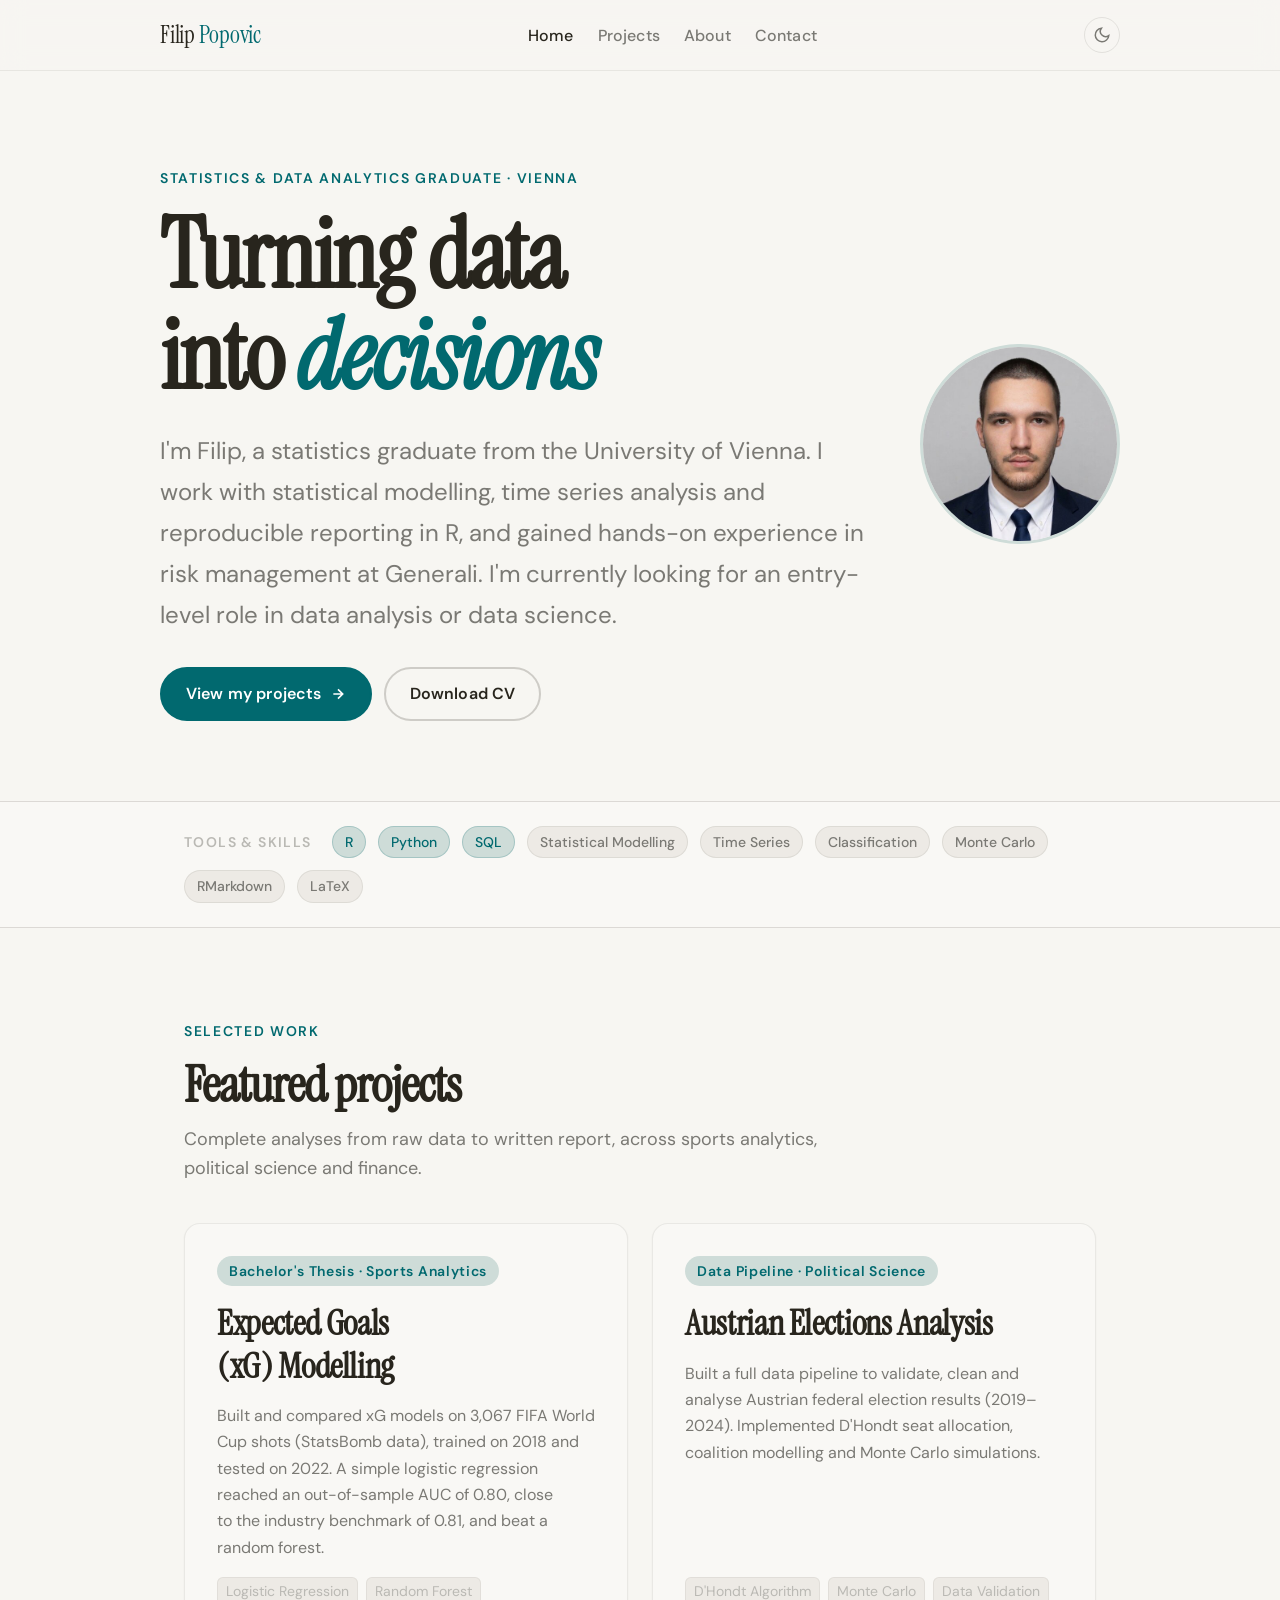
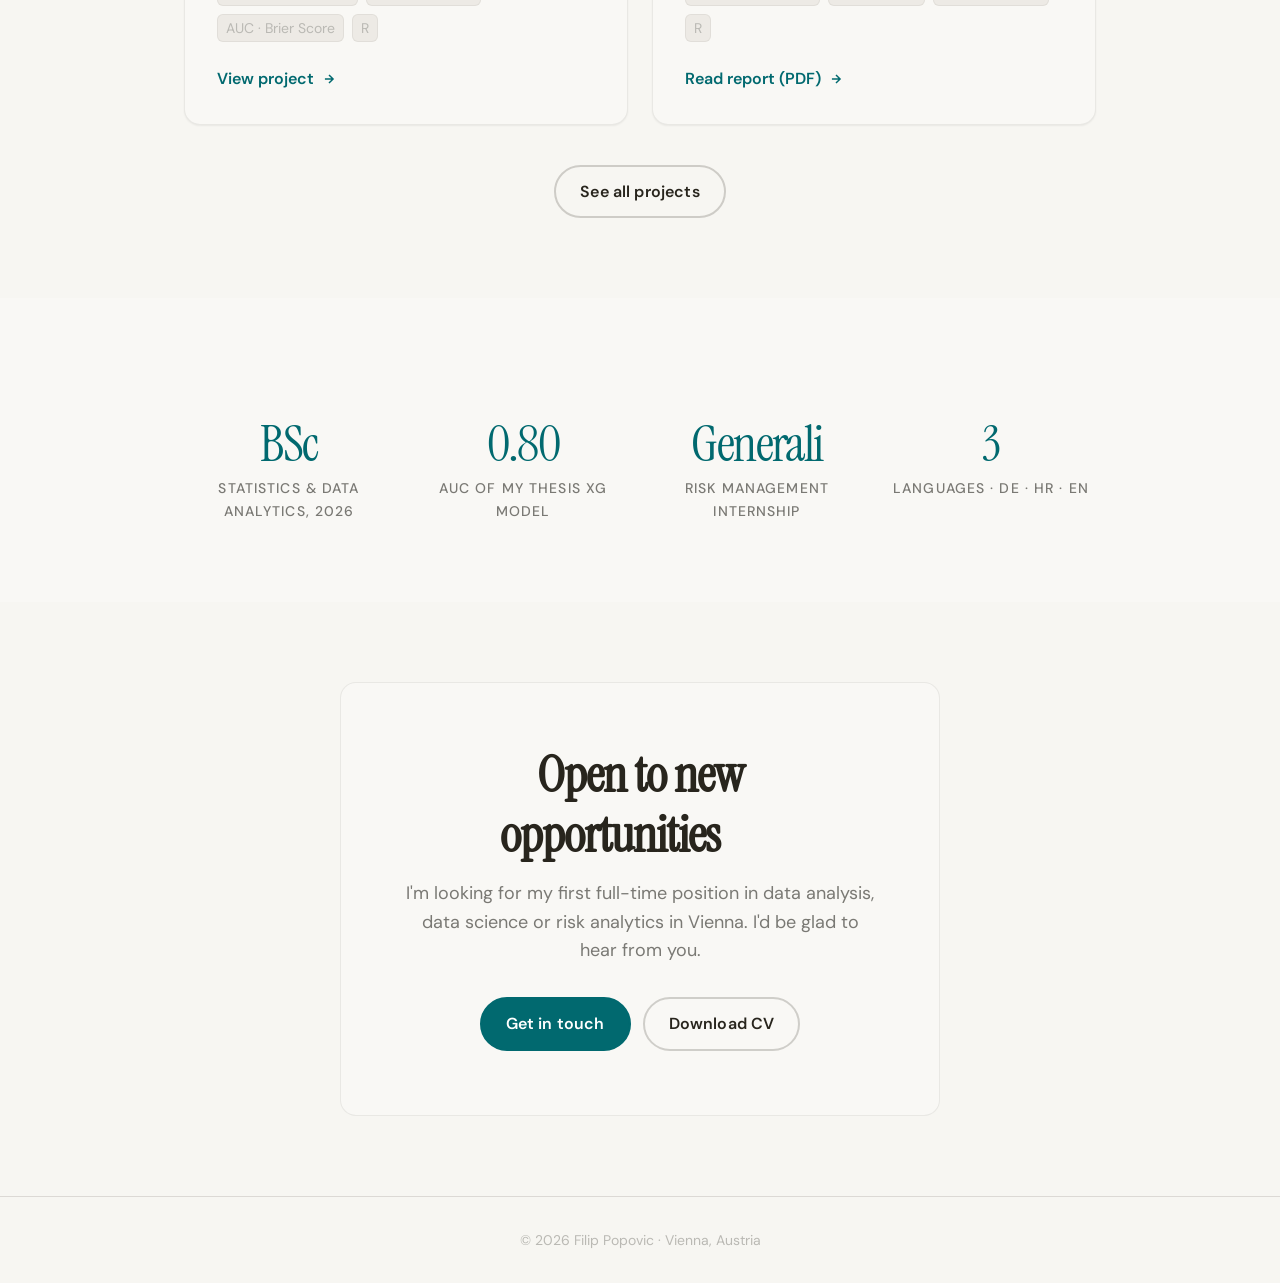
==== commit 3c0bad70: "Turn site into job-seeking portfolio - Replace freelance wording with open-to-roles messaging - Add " ====
--- a/docs/index.html
+++ b/docs/index.html
@@ -2,17 +2,23 @@
 <html xmlns="http://www.w3.org/1999/xhtml" lang="en" xml:lang="en"><head>
 
 <meta charset="utf-8">
-<meta name="generator" content="quarto-1.6.43">
+<meta name="generator" content="quarto-1.11.9">
 
 <meta name="viewport" content="width=device-width, initial-scale=1.0, user-scalable=yes">
 
 
 <title>Filip Popovic</title>
 <style>
-code{white-space: pre-wrap;}
+/* Default styles provided by pandoc.
+** See https://pandoc.org/MANUAL.html#variables-for-html for config info.
+*/
 span.smallcaps{font-variant: small-caps;}
-div.columns{display: flex; gap: min(4vw, 1.5em);}
-div.column{flex: auto; overflow-x: auto;}
+div.columns{display: flex; gap: 1.5em;}
+div.column{flex: auto;}
+@media screen {
+div.columns{gap: min(4vw, 1.5em);}
+div.column{overflow-x: auto;}
+}
 div.hanging-indent{margin-left: 1.5em; text-indent: -1.5em;}
 ul.task-list{list-style: none;}
 ul.task-list li input[type="checkbox"] {
@@ -31,8 +37,8 @@
 <script src="site_libs/quarto-html/anchor.min.js"></script>
 <link href="site_libs/quarto-html/tippy.css" rel="stylesheet">
 <link href="site_libs/quarto-html/light-border.css" rel="stylesheet">
-<link href="site_libs/quarto-html/quarto-html-5276476b5bdb9cfe1f92c505466e0bf3.min.css" rel="stylesheet" append-hash="true" data-mode="light">
-<link href="site_libs/quarto-html/quarto-syntax-highlighting-d4d76bf8491c20bad77d141916dc28e1.css" rel="stylesheet" id="quarto-text-highlighting-styles">
+<link href="site_libs/quarto-html/quarto-html-640605f58ae58ee79329c070719e555b.min.css" rel="stylesheet" append-hash="true" data-mode="light">
+<link href="site_libs/quarto-html/quarto-syntax-highlighting-63b5708e65d6cd79cd7618c58d0c21e7.css" rel="stylesheet" id="quarto-text-highlighting-styles">
 
 
 <link rel="stylesheet" href="assets/style.css">
@@ -67,22 +73,23 @@
 <section class="fp-hero">
   <div class="fp-hero-inner">
     <div>
-      <p class="fp-hero-label">Data Analyst · Vienna, Austria</p>
+      <p class="fp-hero-label">Statistics &amp; Data Analytics Graduate · Vienna</p>
       <h1>Turning data<br>into <em>decisions</em></h1>
       <p class="fp-hero-desc">
-        I'm Filip — a Statistics &amp; Data Science student at the University of Vienna
-        with a focus on statistical modelling, time series analysis, and electoral data.
-        I help clients extract clear answers from complex datasets.
+        I'm Filip, a statistics graduate from the University of Vienna. I work with
+        statistical modelling, time series analysis and reproducible reporting in R,
+        and gained hands-on experience in risk management at Generali.
+        I'm currently looking for an entry-level role in data analysis or data science.
       </p>
       <div class="fp-hero-actions">
         <a href="projects.html" class="btn btn-primary">
-          View my work
+          View my projects
           <svg width="16" height="16" viewbox="0 0 24 24" fill="none" stroke="currentColor" stroke-width="2.5"><path d="M5 12h14M12 5l7 7-7 7"></path></svg>
         </a>
-        <a href="contact.html" class="btn btn-outline">Get in touch</a>
+        <a href="pdfs/Popovic_CV_2026.pdf" class="btn btn-outline" target="_blank">Download CV</a>
       </div>
     </div>
-    <div class="fp-hero-avatar" aria-hidden="true">FP</div>
+    <div class="fp-hero-avatar"><img src="assets/filip.jpg" alt="Portrait of Filip Popovic"></div>
   </div>
 </section>
 
@@ -93,12 +100,12 @@
     <span class="fp-skill-chip accent">R</span>
     <span class="fp-skill-chip accent">Python</span>
     <span class="fp-skill-chip accent">SQL</span>
+    <span class="fp-skill-chip">Statistical Modelling</span>
     <span class="fp-skill-chip">Time Series</span>
-    <span class="fp-skill-chip">Statistical Modelling</span>
-    <span class="fp-skill-chip">Data Visualisation</span>
+    <span class="fp-skill-chip">Classification</span>
+    <span class="fp-skill-chip">Monte Carlo</span>
     <span class="fp-skill-chip">RMarkdown</span>
-    <span class="fp-skill-chip">Monte Carlo</span>
-    <span class="fp-skill-chip">Regression Analysis</span>
+    <span class="fp-skill-chip">LaTeX</span>
   </div>
 </div>
 
@@ -107,55 +114,39 @@
   <div class="fp-container">
     <div class="fp-section-header">
       <p class="fp-eyebrow">Selected Work</p>
-      <h2 class="anchored">Recent projects</h2>
-      <p>End-to-end analyses from raw data to actionable insights — across economics, finance, and political science.</p>
+      <h2 class="anchored">Featured projects</h2>
+      <p>Complete analyses from raw data to written report, across sports analytics, political science and finance.</p>
     </div>
     <div class="fp-projects-grid">
-      <!-- Project 1 -->
+      <!-- Bachelor's thesis -->
       <div class="fp-project-card">
-        <span class="fp-project-tag">Time Series · Economics</span>
-        <h3 class="anchored">Croatian GDP Analysis</h3>
-        <p>Modelled long-run GDP trends for Croatia using polynomial regression and ARFIMA processes. Decomposed seasonal components and produced forecasts with confidence intervals.</p>
+        <span class="fp-project-tag">Bachelor's Thesis · Sports Analytics</span>
+        <h3 class="anchored">Expected Goals (xG) Modelling</h3>
+        <p>Built and compared xG models on 3,067 FIFA World Cup shots (StatsBomb data), trained on 2018 and tested on 2022. A simple logistic regression reached an out-of-sample AUC of 0.80, close to the industry benchmark of 0.81, and beat a random forest.</p>
         <div class="fp-project-methods">
-          <span class="fp-method-tag">ARFIMA</span>
-          <span class="fp-method-tag">Polynomial Regression</span>
-          <span class="fp-method-tag">Trend Decomposition</span>
+          <span class="fp-method-tag">Logistic Regression</span>
+          <span class="fp-method-tag">Random Forest</span>
+          <span class="fp-method-tag">AUC · Brier Score</span>
           <span class="fp-method-tag">R</span>
         </div>
-        <a href="projects.html" class="fp-project-link">
+        <a href="projects.html#thesis" class="fp-project-link">
           View project
           <svg width="14" height="14" viewbox="0 0 24 24" fill="none" stroke="currentColor" stroke-width="2.5"><path d="M5 12h14M12 5l7 7-7 7"></path></svg>
         </a>
       </div>
-      <!-- Project 2 -->
-      <div class="fp-project-card">
-        <span class="fp-project-tag">Time Series · Finance</span>
-        <h3 class="anchored">Gold Return Forecasting</h3>
-        <p>Analysed gold price return series using spectral analysis and ARFIMA modelling. Applied white noise tests and assessed long-memory properties to evaluate market predictability.</p>
-        <div class="fp-project-methods">
-          <span class="fp-method-tag">Spectral Analysis</span>
-          <span class="fp-method-tag">White Noise Tests</span>
-          <span class="fp-method-tag">ARFIMA</span>
-          <span class="fp-method-tag">R</span>
-        </div>
-        <a href="projects.html" class="fp-project-link">
-          View project
-          <svg width="14" height="14" viewbox="0 0 24 24" fill="none" stroke="currentColor" stroke-width="2.5"><path d="M5 12h14M12 5l7 7-7 7"></path></svg>
-        </a>
-      </div>
-      <!-- Project 3 -->
+      <!-- Elections -->
       <div class="fp-project-card">
         <span class="fp-project-tag">Data Pipeline · Political Science</span>
         <h3 class="anchored">Austrian Elections Analysis</h3>
-        <p>Built a full data pipeline to validate, clean and analyse Austrian electoral results (2019–2024). Implemented D'Hondt seat allocation, coalition modelling and Monte Carlo simulations.</p>
+        <p>Built a full data pipeline to validate, clean and analyse Austrian federal election results (2019–2024). Implemented D'Hondt seat allocation, coalition modelling and Monte Carlo simulations.</p>
         <div class="fp-project-methods">
           <span class="fp-method-tag">D'Hondt Algorithm</span>
           <span class="fp-method-tag">Monte Carlo</span>
           <span class="fp-method-tag">Data Validation</span>
           <span class="fp-method-tag">R</span>
         </div>
-        <a href="projects.html" class="fp-project-link">
-          View project
+        <a href="pdfs/elections-report.pdf" class="fp-project-link" target="_blank">
+          Read report (PDF)
           <svg width="14" height="14" viewbox="0 0 24 24" fill="none" stroke="currentColor" stroke-width="2.5"><path d="M5 12h14M12 5l7 7-7 7"></path></svg>
         </a>
       </div>
@@ -166,25 +157,25 @@
   </div>
 </section>
 
-<!-- STATS -->
+<!-- HIGHLIGHTS -->
 <section class="fp-section fp-section-alt">
   <div class="fp-container">
     <div class="fp-stats">
       <div class="fp-stat">
-        <div class="fp-stat-number">3+</div>
-        <div class="fp-stat-label">Completed Projects</div>
+        <div class="fp-stat-number">BSc</div>
+        <div class="fp-stat-label">Statistics &amp; Data Analytics, 2026</div>
       </div>
       <div class="fp-stat">
-        <div class="fp-stat-number">6</div>
-        <div class="fp-stat-label">Semesters of Statistics</div>
+        <div class="fp-stat-number">0.80</div>
+        <div class="fp-stat-label">AUC of my thesis xG model</div>
       </div>
       <div class="fp-stat">
-        <div class="fp-stat-number">R · Python · SQL</div>
-        <div class="fp-stat-label">Primary Tools</div>
+        <div class="fp-stat-number">Generali</div>
+        <div class="fp-stat-label">Risk management internship</div>
       </div>
       <div class="fp-stat">
-        <div class="fp-stat-number">∞</div>
-        <div class="fp-stat-label">Curiosity for Data</div>
+        <div class="fp-stat-number">3</div>
+        <div class="fp-stat-label">Languages · DE · HR · EN</div>
       </div>
     </div>
   </div>
@@ -194,11 +185,11 @@
 <section class="fp-section">
   <div class="fp-container">
     <div class="fp-contact-box">
-      <h2 class="anchored">Let's work together</h2>
-      <p>Looking for a data analyst for your next project? I'm available for freelance work.</p>
+      <h2 class="anchored">Open to new opportunities</h2>
+      <p>I'm looking for my first full-time position in data analysis, data science or risk analytics in Vienna. I'd be glad to hear from you.</p>
       <div class="fp-contact-links">
         <a href="contact.html" class="btn btn-primary">Get in touch</a>
-        <a href="https://github.com/filip-popovic" target="_blank" rel="noopener noreferrer" class="btn btn-outline">GitHub</a>
+        <a href="pdfs/Popovic_CV_2026.pdf" target="_blank" class="btn btn-outline">Download CV</a>
       </div>
     </div>
   </div>
@@ -224,240 +215,310 @@
 
 
 <script id="quarto-html-after-body" type="application/javascript">
-window.document.addEventListener("DOMContentLoaded", function (event) {
-  const toggleBodyColorMode = (bsSheetEl) => {
-    const mode = bsSheetEl.getAttribute("data-mode");
-    const bodyEl = window.document.querySelector("body");
-    if (mode === "dark") {
-      bodyEl.classList.add("quarto-dark");
-      bodyEl.classList.remove("quarto-light");
-    } else {
-      bodyEl.classList.add("quarto-light");
-      bodyEl.classList.remove("quarto-dark");
-    }
-  }
-  const toggleBodyColorPrimary = () => {
-    const bsSheetEl = window.document.querySelector("link#quarto-bootstrap");
-    if (bsSheetEl) {
-      toggleBodyColorMode(bsSheetEl);
-    }
-  }
-  toggleBodyColorPrimary();  
-  const tabsets =  window.document.querySelectorAll(".panel-tabset-tabby")
-  tabsets.forEach(function(tabset) {
-    const tabby = new Tabby('#' + tabset.id);
-  });
-  const icon = "";
-  const anchorJS = new window.AnchorJS();
-  anchorJS.options = {
-    placement: 'right',
-    icon: icon
-  };
-  anchorJS.add('.anchored');
-  const isCodeAnnotation = (el) => {
-    for (const clz of el.classList) {
-      if (clz.startsWith('code-annotation-')) {                     
-        return true;
-      }
-    }
-    return false;
-  }
-  const onCopySuccess = function(e) {
-    // button target
-    const button = e.trigger;
-    // don't keep focus
-    button.blur();
-    // flash "checked"
-    button.classList.add('code-copy-button-checked');
-    var currentTitle = button.getAttribute("title");
-    button.setAttribute("title", "Copied!");
-    let tooltip;
-    if (window.bootstrap) {
-      button.setAttribute("data-bs-toggle", "tooltip");
-      button.setAttribute("data-bs-placement", "left");
-      button.setAttribute("data-bs-title", "Copied!");
-      tooltip = new bootstrap.Tooltip(button, 
-        { trigger: "manual", 
-          customClass: "code-copy-button-tooltip",
-          offset: [0, -8]});
-      tooltip.show();    
-    }
-    setTimeout(function() {
-      if (tooltip) {
-        tooltip.hide();
-        button.removeAttribute("data-bs-title");
-        button.removeAttribute("data-bs-toggle");
-        button.removeAttribute("data-bs-placement");
-      }
-      button.setAttribute("title", currentTitle);
-      button.classList.remove('code-copy-button-checked');
-    }, 1000);
-    // clear code selection
-    e.clearSelection();
-  }
-  const getTextToCopy = function(trigger) {
-      const codeEl = trigger.previousElementSibling.cloneNode(true);
+  window.document.addEventListener("DOMContentLoaded", function (event) {
+    const tabsets =  window.document.querySelectorAll(".panel-tabset-tabby")
+    tabsets.forEach(function(tabset) {
+      const tabby = new Tabby('#' + tabset.id);
+    });
+    const icon = "";
+    const anchorJS = new window.AnchorJS();
+    anchorJS.options = {
+      placement: 'right',
+      icon: icon
+    };
+    anchorJS.add('.anchored');
+    const isCodeAnnotation = (el) => {
+      for (const clz of el.classList) {
+        if (clz.startsWith('code-annotation-')) {                     
+          return true;
+        }
+      }
+      return false;
+    }
+    const onCopySuccess = function(e) {
+      // button target
+      const button = e.trigger;
+      // don't keep focus
+      button.blur();
+      // flash "checked"
+      button.classList.add('code-copy-button-checked');
+      var currentTitle = button.getAttribute("title");
+      button.setAttribute("title", "Copied!");
+      let tooltip;
+      if (window.bootstrap) {
+        button.setAttribute("data-bs-toggle", "tooltip");
+        button.setAttribute("data-bs-placement", "left");
+        button.setAttribute("data-bs-title", "Copied!");
+        tooltip = new bootstrap.Tooltip(button, 
+          { trigger: "manual", 
+            customClass: "code-copy-button-tooltip",
+            offset: [0, -8]});
+        tooltip.show();    
+      }
+      setTimeout(function() {
+        if (tooltip) {
+          tooltip.hide();
+          button.removeAttribute("data-bs-title");
+          button.removeAttribute("data-bs-toggle");
+          button.removeAttribute("data-bs-placement");
+        }
+        button.setAttribute("title", currentTitle);
+        button.classList.remove('code-copy-button-checked');
+      }, 1000);
+      // clear code selection
+      e.clearSelection();
+    }
+    const getTextToCopy = function(trigger) {
+      const outerScaffold = trigger.parentElement.cloneNode(true);
+      const codeEl = outerScaffold.querySelector('code');
       for (const childEl of codeEl.children) {
         if (isCodeAnnotation(childEl)) {
           childEl.remove();
         }
       }
       return codeEl.innerText;
-  }
-  const clipboard = new window.ClipboardJS('.code-copy-button:not([data-in-quarto-modal])', {
-    text: getTextToCopy
-  });
-  clipboard.on('success', onCopySuccess);
-  if (window.document.getElementById('quarto-embedded-source-code-modal')) {
-    const clipboardModal = new window.ClipboardJS('.code-copy-button[data-in-quarto-modal]', {
-      text: getTextToCopy,
-      container: window.document.getElementById('quarto-embedded-source-code-modal')
+    }
+    const clipboard = new window.ClipboardJS('.code-copy-button:not([data-in-quarto-modal])', {
+      text: getTextToCopy
     });
-    clipboardModal.on('success', onCopySuccess);
-  }
-    var localhostRegex = new RegExp(/^(?:http|https):\/\/localhost\:?[0-9]*\//);
-    var mailtoRegex = new RegExp(/^mailto:/);
-      var filterRegex = new RegExp('/' + window.location.host + '/');
-    var isInternal = (href) => {
-        return filterRegex.test(href) || localhostRegex.test(href) || mailtoRegex.test(href);
-    }
-    // Inspect non-navigation links and adorn them if external
- 	var links = window.document.querySelectorAll('a[href]:not(.nav-link):not(.navbar-brand):not(.toc-action):not(.sidebar-link):not(.sidebar-item-toggle):not(.pagination-link):not(.no-external):not([aria-hidden]):not(.dropdown-item):not(.quarto-navigation-tool):not(.about-link)');
-    for (var i=0; i<links.length; i++) {
-      const link = links[i];
-      if (!isInternal(link.href)) {
-        // undo the damage that might have been done by quarto-nav.js in the case of
-        // links that we want to consider external
-        if (link.dataset.originalHref !== undefined) {
-          link.href = link.dataset.originalHref;
-        }
-      }
-    }
-  function tippyHover(el, contentFn, onTriggerFn, onUntriggerFn) {
-    const config = {
-      allowHTML: true,
-      maxWidth: 500,
-      delay: 100,
-      arrow: false,
-      appendTo: function(el) {
-          return el.parentElement;
+    clipboard.on('success', onCopySuccess);
+    if (window.document.getElementById('quarto-embedded-source-code-modal')) {
+      const clipboardModal = new window.ClipboardJS('.code-copy-button[data-in-quarto-modal]', {
+        text: getTextToCopy,
+        container: window.document.getElementById('quarto-embedded-source-code-modal')
+      });
+      clipboardModal.on('success', onCopySuccess);
+    }
+      var localhostRegex = new RegExp(/^(?:http|https):\/\/localhost\:?[0-9]*\//);
+      var mailtoRegex = new RegExp(/^mailto:/);
+        var filterRegex = new RegExp('/' + window.location.host + '/');
+      var isInternal = (href) => {
+          return filterRegex.test(href) || localhostRegex.test(href) || mailtoRegex.test(href);
+      }
+      // Inspect non-navigation links and adorn them if external
+      window.quartoDecorateExternalLinks = function (root) {
+     var links = (root || window.document).querySelectorAll('a[href]:not(.nav-link):not(.navbar-brand):not(.toc-action):not(.sidebar-link):not(.sidebar-item-toggle):not(.pagination-link):not(.no-external):not([aria-hidden]):not(.dropdown-item):not(.quarto-navigation-tool):not(.about-link)');
+      for (var i=0; i<links.length; i++) {
+        const link = links[i];
+        if (!isInternal(link.href)) {
+          // undo the damage that might have been done by quarto-nav.js in the case of
+          // links that we want to consider external
+          if (link.dataset.originalHref !== undefined) {
+            link.href = link.dataset.originalHref;
+          }
+          if (!link.classList.contains('no-external-icon')) {
+          }
+        }
+      }
+      };
+      window.quartoDecorateExternalLinks(window.document);
+    // Esc closes the popup (WCAG 1.4.13) and focus leaving both trigger and
+    // popup closes it (WCAG 2.4.11); tippy handles neither for interactive popups.
+    const hideOnEscAndFocusOut = {
+      name: 'hideOnEscAndFocusOut',
+      defaultValue: true,
+      fn(instance) {
+        const dismiss = () => {
+          // A show scheduled by the trigger delay would otherwise reopen it
+          instance.clearDelayTimeouts();
+          instance.hide();
+        };
+        const onKeyDown = (event) => {
+          if (event.key !== 'Escape') {
+            return;
+          }
+          // Keep Esc from also reaching page handlers (e.g. reveal.js overview),
+          // except an open reveal.js slide menu, which Esc should close too.
+          // The menu handles keys only when its keyboard option is on.
+          const menuHandlesEsc = window.Reveal?.getPlugin?.('menu')?.isOpen() &&
+            window.Reveal.getConfig().menu?.keyboard !== false;
+          if (!menuHandlesEsc) {
+            event.stopPropagation();
+          }
+          if (instance.popper.contains(window.document.activeElement)) {
+            // Disabled while refocusing so the focus trigger does not reopen it
+            instance.disable();
+            instance.reference.focus();
+            instance.enable();
+          }
+          dismiss();
+        };
+        const onFocusOut = (event) => {
+          const target = event.relatedTarget;
+          if (target && !instance.reference.contains(target) &&
+              !instance.popper.contains(target)) {
+            dismiss();
+          }
+        };
+        // On the trigger too: a click trigger (code-annotations: select) has no
+        // blur handling. Attached for the instance's lifetime so leaving the
+        // trigger also cancels a show still pending on the trigger delay.
+        instance.reference.addEventListener('focusout', onFocusOut);
+        return {
+          onShow() {
+            window.document.addEventListener('keydown', onKeyDown, true);
+            instance.popper.addEventListener('focusout', onFocusOut);
+          },
+          onHide() {
+            window.document.removeEventListener('keydown', onKeyDown, true);
+            instance.popper.removeEventListener('focusout', onFocusOut);
+          },
+          onDestroy() {
+            instance.reference.removeEventListener('focusout', onFocusOut);
+          },
+        };
       },
-      interactive: true,
-      interactiveBorder: 10,
-      theme: 'light-border',
-      placement: 'bottom-start',
     };
-    if (contentFn) {
-      config.content = contentFn;
-    }
-    if (onTriggerFn) {
-      config.onTrigger = onTriggerFn;
-    }
-    if (onUntriggerFn) {
-      config.onUntrigger = onUntriggerFn;
-    }
-    window.tippy(el, config); 
-  }
-  const noterefs = window.document.querySelectorAll('a[role="doc-noteref"]');
-  for (var i=0; i<noterefs.length; i++) {
-    const ref = noterefs[i];
-    tippyHover(ref, function() {
-      // use id or data attribute instead here
-      let href = ref.getAttribute('data-footnote-href') || ref.getAttribute('href');
-      try { href = new URL(href).hash; } catch {}
-      const id = href.replace(/^#\/?/, "");
-      const note = window.document.getElementById(id);
-      if (note) {
-        return note.innerHTML;
+    function tippyHover(el, contentFn, onTriggerFn, onUntriggerFn) {
+      const config = {
+        allowHTML: true,
+        maxWidth: 500,
+        delay: 100,
+        arrow: false,
+        appendTo: function(el) {
+            return el.parentElement;
+        },
+        interactive: true,
+        interactiveBorder: 10,
+        theme: 'light-border',
+        placement: 'bottom-start',
+        plugins: [hideOnEscAndFocusOut],
+      };
+      if (contentFn) {
+        config.content = contentFn;
+      }
+      if (onTriggerFn) {
+        config.onTrigger = onTriggerFn;
+      }
+      if (onUntriggerFn) {
+        config.onUntrigger = onUntriggerFn;
+      }
+      window.tippy(el, config); 
+    }
+    const noterefs = window.document.querySelectorAll('a[role="doc-noteref"]');
+    for (var i=0; i<noterefs.length; i++) {
+      const ref = noterefs[i];
+      tippyHover(ref, function() {
+        // use id or data attribute instead here
+        let href = ref.getAttribute('data-footnote-href') || ref.getAttribute('href');
+        try { href = new URL(href).hash; } catch {}
+        const id = href.replace(/^#\/?/, "");
+        const note = window.document.getElementById(id);
+        if (note) {
+          return note.innerHTML;
+        } else {
+          return "";
+        }
+      });
+    }
+    const xrefs = window.document.querySelectorAll('a.quarto-xref');
+    const processXRef = (id, note) => {
+      // Strip column container classes
+      const stripColumnClz = (el) => {
+        el.classList.remove("page-full", "page-columns");
+        if (el.children) {
+          for (const child of el.children) {
+            stripColumnClz(child);
+          }
+        }
+      }
+      stripColumnClz(note)
+      if (id === null || id.startsWith('sec-')) {
+        // Special case sections, only their first couple elements
+        const container = document.createElement("div");
+        if (note.children && note.children.length > 2) {
+          container.appendChild(note.children[0].cloneNode(true));
+          for (let i = 1; i < note.children.length; i++) {
+            const child = note.children[i];
+            if (child.tagName === "P" && child.innerText === "") {
+              continue;
+            } else {
+              container.appendChild(child.cloneNode(true));
+              break;
+            }
+          }
+          if (window.Quarto?.typesetMath) {
+            window.Quarto.typesetMath(container);
+          }
+          return container.innerHTML
+        } else {
+          if (window.Quarto?.typesetMath) {
+            window.Quarto.typesetMath(note);
+          }
+          return note.innerHTML;
+        }
       } else {
-        return "";
-      }
-    });
-  }
-  const xrefs = window.document.querySelectorAll('a.quarto-xref');
-  const processXRef = (id, note) => {
-    // Strip column container classes
-    const stripColumnClz = (el) => {
-      el.classList.remove("page-full", "page-columns");
-      if (el.children) {
-        for (const child of el.children) {
-          stripColumnClz(child);
-        }
-      }
-    }
-    stripColumnClz(note)
-    if (id === null || id.startsWith('sec-')) {
-      // Special case sections, only their first couple elements
-      const container = document.createElement("div");
-      if (note.children && note.children.length > 2) {
-        container.appendChild(note.children[0].cloneNode(true));
-        for (let i = 1; i < note.children.length; i++) {
-          const child = note.children[i];
-          if (child.tagName === "P" && child.innerText === "") {
-            continue;
-          } else {
-            container.appendChild(child.cloneNode(true));
-            break;
-          }
-        }
-        if (window.Quarto?.typesetMath) {
-          window.Quarto.typesetMath(container);
-        }
-        return container.innerHTML
-      } else {
+        // Remove any anchor links if they are present
+        const anchorLink = note.querySelector('a.anchorjs-link');
+        if (anchorLink) {
+          anchorLink.remove();
+        }
         if (window.Quarto?.typesetMath) {
           window.Quarto.typesetMath(note);
         }
-        return note.innerHTML;
-      }
-    } else {
-      // Remove any anchor links if they are present
-      const anchorLink = note.querySelector('a.anchorjs-link');
-      if (anchorLink) {
-        anchorLink.remove();
-      }
-      if (window.Quarto?.typesetMath) {
-        window.Quarto.typesetMath(note);
-      }
-      if (note.classList.contains("callout")) {
-        return note.outerHTML;
-      } else {
-        return note.innerHTML;
-      }
-    }
-  }
-  for (var i=0; i<xrefs.length; i++) {
-    const xref = xrefs[i];
-    tippyHover(xref, undefined, function(instance) {
-      instance.disable();
-      let url = xref.getAttribute('href');
-      let hash = undefined; 
-      if (url.startsWith('#')) {
-        hash = url;
-      } else {
-        try { hash = new URL(url).hash; } catch {}
-      }
-      if (hash) {
-        const id = hash.replace(/^#\/?/, "");
-        const note = window.document.getElementById(id);
-        if (note !== null) {
-          try {
-            const html = processXRef(id, note.cloneNode(true));
-            instance.setContent(html);
-          } finally {
-            instance.enable();
-            instance.show();
-          }
+        if (note.classList.contains("callout")) {
+          return note.outerHTML;
         } else {
-          // See if we can fetch this
-          fetch(url.split('#')[0])
+          return note.innerHTML;
+        }
+      }
+    }
+    for (var i=0; i<xrefs.length; i++) {
+      const xref = xrefs[i];
+      tippyHover(xref, undefined, function(instance) {
+        instance.disable();
+        let url = xref.getAttribute('href');
+        let hash = undefined; 
+        if (url.startsWith('#')) {
+          hash = url;
+        } else {
+          try { hash = new URL(url).hash; } catch {}
+        }
+        if (hash) {
+          const id = hash.replace(/^#\/?/, "");
+          const note = window.document.getElementById(id);
+          if (note !== null) {
+            try {
+              const html = processXRef(id, note.cloneNode(true));
+              instance.setContent(html);
+            } finally {
+              instance.enable();
+              instance.show();
+            }
+          } else {
+            // See if we can fetch this
+            fetch(url.split('#')[0])
+            .then(res => res.text())
+            .then(html => {
+              const parser = new DOMParser();
+              const htmlDoc = parser.parseFromString(html, "text/html");
+              const note = htmlDoc.getElementById(id);
+              if (note !== null) {
+                const html = processXRef(id, note);
+                instance.setContent(html);
+              } 
+            }).finally(() => {
+              instance.enable();
+              instance.show();
+            });
+          }
+        } else {
+          // See if we can fetch a full url (with no hash to target)
+          // This is a special case and we should probably do some content thinning / targeting
+          fetch(url)
           .then(res => res.text())
           .then(html => {
             const parser = new DOMParser();
             const htmlDoc = parser.parseFromString(html, "text/html");
-            const note = htmlDoc.getElementById(id);
+            const note = htmlDoc.querySelector('main.content');
             if (note !== null) {
-              const html = processXRef(id, note);
+              // This should only happen for chapter cross references
+              // (since there is no id in the URL)
+              // remove the first header
+              if (note.children.length > 0 && note.children[0].tagName === "HEADER") {
+                note.children[0].remove();
+              }
+              const html = processXRef(null, note);
               instance.setContent(html);
             } 
           }).finally(() => {
@@ -465,65 +526,55 @@
             instance.show();
           });
         }
-      } else {
-        // See if we can fetch a full url (with no hash to target)
-        // This is a special case and we should probably do some content thinning / targeting
-        fetch(url)
-        .then(res => res.text())
-        .then(html => {
-          const parser = new DOMParser();
-          const htmlDoc = parser.parseFromString(html, "text/html");
-          const note = htmlDoc.querySelector('main.content');
-          if (note !== null) {
-            // This should only happen for chapter cross references
-            // (since there is no id in the URL)
-            // remove the first header
-            if (note.children.length > 0 && note.children[0].tagName === "HEADER") {
-              note.children[0].remove();
-            }
-            const html = processXRef(null, note);
-            instance.setContent(html);
-          } 
-        }).finally(() => {
-          instance.enable();
-          instance.show();
-        });
-      }
-    }, function(instance) {
-    });
-  }
-      let selectedAnnoteEl;
-      const selectorForAnnotation = ( cell, annotation) => {
-        let cellAttr = 'data-code-cell="' + cell + '"';
-        let lineAttr = 'data-code-annotation="' +  annotation + '"';
-        const selector = 'span[' + cellAttr + '][' + lineAttr + ']';
-        return selector;
-      }
-      const selectCodeLines = (annoteEl) => {
-        const doc = window.document;
-        const targetCell = annoteEl.getAttribute("data-target-cell");
-        const targetAnnotation = annoteEl.getAttribute("data-target-annotation");
-        const annoteSpan = window.document.querySelector(selectorForAnnotation(targetCell, targetAnnotation));
-        const lines = annoteSpan.getAttribute("data-code-lines").split(",");
-        const lineIds = lines.map((line) => {
-          return targetCell + "-" + line;
-        })
-        let top = null;
-        let height = null;
-        let parent = null;
-        if (lineIds.length > 0) {
-            //compute the position of the single el (top and bottom and make a div)
+      }, function(instance) {
+      });
+    }
+        let selectedAnnoteEl;
+        const selectorForAnnotation = ( cell, annotation) => {
+          let cellAttr = 'data-code-cell="' + cell + '"';
+          let lineAttr = 'data-code-annotation="' +  annotation + '"';
+          const selector = 'span[' + cellAttr + '][' + lineAttr + ']';
+          return selector;
+        }
+        const selectCodeLines = (annoteEl) => {
+          const doc = window.document;
+          const targetCell = annoteEl.getAttribute("data-target-cell");
+          const targetAnnotation = annoteEl.getAttribute("data-target-annotation");
+          const annoteSpan = window.document.querySelector(selectorForAnnotation(targetCell, targetAnnotation));
+          const lines = annoteSpan.getAttribute("data-code-lines").split(",");
+          const lineIds = lines.map((line) => {
+            return targetCell + "-" + line;
+          })
+          // Each band is positioned against its own containing block, which is
+          // not the offsetParent of the lines, so place it from client rects.
+          const placeBand = (band, firstEl, lastEl, codeBlock) => {
+            const container = band.offsetParent;
+            if (container === null) {
+              return;
+            }
+            const containerRect = container.getBoundingClientRect();
+            // Reveal.js scales slides with a transform, so convert client
+            // pixels back to the CSS pixels of the container.
+            const scale = containerRect.height / container.offsetHeight || 1;
+            const firstRect = firstEl.getBoundingClientRect();
+            const lastRect = lastEl.getBoundingClientRect();
+            const top = (firstRect.top - containerRect.top) / scale - container.clientTop + container.scrollTop;
+            const height = (lastRect.bottom - firstRect.top) / scale;
+            band.style.top = top - 2 + "px";
+            band.style.height = height + 4 + "px";
+            if (codeBlock) {
+              // Without the copy button wrapper, the containing block is wider
+              // than the code block, so span the code block explicitly.
+              const blockRect = codeBlock.getBoundingClientRect();
+              band.style.left = (blockRect.left - containerRect.left) / scale - container.clientLeft + container.scrollLeft + "px";
+              band.style.width = blockRect.width / scale + "px";
+            }
+          };
+          if (lineIds.length > 0) {
             const el = window.document.getElementById(lineIds[0]);
-            top = el.offsetTop;
-            height = el.offsetHeight;
-            parent = el.parentElement.parentElement;
-          if (lineIds.length > 1) {
             const lastEl = window.document.getElementById(lineIds[lineIds.length - 1]);
-            const bottom = lastEl.offsetTop + lastEl.offsetHeight;
-            height = bottom - top;
-          }
-          if (top !== null && height !== null && parent !== null) {
-            // cook up a div (if necessary) and position it 
+            const parent = el.parentElement.parentElement;
+            // cook up a div (if necessary) and position it
             let div = window.document.getElementById("code-annotation-line-highlight");
             if (div === null) {
               div = window.document.createElement("div");
@@ -531,9 +582,7 @@
               div.style.position = 'absolute';
               parent.appendChild(div);
             }
-            div.style.top = top - 2 + "px";
-            div.style.height = height + 4 + "px";
-            div.style.left = 0;
+            placeBand(div, el, lastEl, parent.closest("div.sourceCode") || parent);
             let gutterDiv = window.document.getElementById("code-annotation-line-highlight-gutter");
             if (gutterDiv === null) {
               gutterDiv = window.document.createElement("div");
@@ -543,107 +592,105 @@
               const gutter = codeCell.querySelector('.code-annotation-gutter');
               gutter.appendChild(gutterDiv);
             }
-            gutterDiv.style.top = top - 2 + "px";
-            gutterDiv.style.height = height + 4 + "px";
-          }
-          selectedAnnoteEl = annoteEl;
-        }
-      };
-      const unselectCodeLines = () => {
-        const elementsIds = ["code-annotation-line-highlight", "code-annotation-line-highlight-gutter"];
-        elementsIds.forEach((elId) => {
-          const div = window.document.getElementById(elId);
-          if (div) {
-            div.remove();
-          }
+            placeBand(gutterDiv, el, lastEl);
+            selectedAnnoteEl = annoteEl;
+          }
+        };
+        const unselectCodeLines = () => {
+          const elementsIds = ["code-annotation-line-highlight", "code-annotation-line-highlight-gutter"];
+          elementsIds.forEach((elId) => {
+            const div = window.document.getElementById(elId);
+            if (div) {
+              div.remove();
+            }
+          });
+          selectedAnnoteEl = undefined;
+        };
+          // Handle positioning of the toggle
+      window.addEventListener(
+        "resize",
+        throttle(() => {
+          elRect = undefined;
+          if (selectedAnnoteEl) {
+            selectCodeLines(selectedAnnoteEl);
+          }
+        }, 10)
+      );
+      function throttle(fn, ms) {
+      let throttle = false;
+      let timer;
+        return (...args) => {
+          if(!throttle) { // first call gets through
+              fn.apply(this, args);
+              throttle = true;
+          } else { // all the others get throttled
+              if(timer) clearTimeout(timer); // cancel #2
+              timer = setTimeout(() => {
+                fn.apply(this, args);
+                timer = throttle = false;
+              }, ms);
+          }
+        };
+      }
+        // Attach click handler to the DT
+        const annoteDls = window.document.querySelectorAll('dt[data-target-cell]');
+        for (const annoteDlNode of annoteDls) {
+          annoteDlNode.addEventListener('click', (event) => {
+            const clickedEl = event.target;
+            if (clickedEl !== selectedAnnoteEl) {
+              unselectCodeLines();
+              const activeEl = window.document.querySelector('dt[data-target-cell].code-annotation-active');
+              if (activeEl) {
+                activeEl.classList.remove('code-annotation-active');
+              }
+              selectCodeLines(clickedEl);
+              clickedEl.classList.add('code-annotation-active');
+            } else {
+              // Unselect the line
+              unselectCodeLines();
+              clickedEl.classList.remove('code-annotation-active');
+            }
+          });
+        }
+    const findCites = (el) => {
+      const parentEl = el.parentElement;
+      if (parentEl) {
+        const cites = parentEl.dataset.cites;
+        if (cites) {
+          return {
+            el,
+            cites: cites.split(' ')
+          };
+        } else {
+          return findCites(el.parentElement)
+        }
+      } else {
+        return undefined;
+      }
+    };
+    var bibliorefs = window.document.querySelectorAll('a[role="doc-biblioref"]');
+    for (var i=0; i<bibliorefs.length; i++) {
+      const ref = bibliorefs[i];
+      const citeInfo = findCites(ref);
+      if (citeInfo) {
+        tippyHover(citeInfo.el, function() {
+          var popup = window.document.createElement('div');
+          citeInfo.cites.forEach(function(cite) {
+            var citeDiv = window.document.createElement('div');
+            citeDiv.classList.add('hanging-indent');
+            citeDiv.classList.add('csl-entry');
+            var biblioDiv = window.document.getElementById('ref-' + cite);
+            if (biblioDiv) {
+              citeDiv.innerHTML = biblioDiv.innerHTML;
+            }
+            popup.appendChild(citeDiv);
+          });
+          return popup.innerHTML;
         });
-        selectedAnnoteEl = undefined;
-      };
-        // Handle positioning of the toggle
-    window.addEventListener(
-      "resize",
-      throttle(() => {
-        elRect = undefined;
-        if (selectedAnnoteEl) {
-          selectCodeLines(selectedAnnoteEl);
-        }
-      }, 10)
-    );
-    function throttle(fn, ms) {
-    let throttle = false;
-    let timer;
-      return (...args) => {
-        if(!throttle) { // first call gets through
-            fn.apply(this, args);
-            throttle = true;
-        } else { // all the others get throttled
-            if(timer) clearTimeout(timer); // cancel #2
-            timer = setTimeout(() => {
-              fn.apply(this, args);
-              timer = throttle = false;
-            }, ms);
-        }
-      };
-    }
-      // Attach click handler to the DT
-      const annoteDls = window.document.querySelectorAll('dt[data-target-cell]');
-      for (const annoteDlNode of annoteDls) {
-        annoteDlNode.addEventListener('click', (event) => {
-          const clickedEl = event.target;
-          if (clickedEl !== selectedAnnoteEl) {
-            unselectCodeLines();
-            const activeEl = window.document.querySelector('dt[data-target-cell].code-annotation-active');
-            if (activeEl) {
-              activeEl.classList.remove('code-annotation-active');
-            }
-            selectCodeLines(clickedEl);
-            clickedEl.classList.add('code-annotation-active');
-          } else {
-            // Unselect the line
-            unselectCodeLines();
-            clickedEl.classList.remove('code-annotation-active');
-          }
-        });
-      }
-  const findCites = (el) => {
-    const parentEl = el.parentElement;
-    if (parentEl) {
-      const cites = parentEl.dataset.cites;
-      if (cites) {
-        return {
-          el,
-          cites: cites.split(' ')
-        };
-      } else {
-        return findCites(el.parentElement)
-      }
-    } else {
-      return undefined;
-    }
-  };
-  var bibliorefs = window.document.querySelectorAll('a[role="doc-biblioref"]');
-  for (var i=0; i<bibliorefs.length; i++) {
-    const ref = bibliorefs[i];
-    const citeInfo = findCites(ref);
-    if (citeInfo) {
-      tippyHover(citeInfo.el, function() {
-        var popup = window.document.createElement('div');
-        citeInfo.cites.forEach(function(cite) {
-          var citeDiv = window.document.createElement('div');
-          citeDiv.classList.add('hanging-indent');
-          citeDiv.classList.add('csl-entry');
-          var biblioDiv = window.document.getElementById('ref-' + cite);
-          if (biblioDiv) {
-            citeDiv.innerHTML = biblioDiv.innerHTML;
-          }
-          popup.appendChild(citeDiv);
-        });
-        return popup.innerHTML;
-      });
-    }
-  }
-});
-</script>
+      }
+    }
+  });
+  </script>
 
 
 
--- a/docs/site_libs/quarto-html/quarto-html-640605f58ae58ee79329c070719e555b.min.css
+++ b/docs/site_libs/quarto-html/quarto-html-640605f58ae58ee79329c070719e555b.min.css
@@ -0,0 +1,8 @@
+.top-right{position:absolute;top:1em;right:1em}.visually-hidden{border:0;clip:rect(0 0 0 0);height:auto;margin:0;overflow:hidden;padding:0;position:absolute;width:1px;white-space:nowrap}.hidden{display:none !important}.zindex-bottom{z-index:-1 !important}figure.figure{display:block}.quarto-layout-panel{margin-bottom:1em}.quarto-layout-panel>figure{width:100%}.quarto-layout-panel>figure>figcaption,.quarto-layout-panel>.panel-caption{margin-top:10pt}.quarto-layout-panel>.table-caption{margin-top:0px}.table-caption p{margin-bottom:.5em}.quarto-layout-row{display:flex;flex-direction:row;align-items:flex-start}.quarto-layout-valign-top{align-items:flex-start}.quarto-layout-valign-bottom{align-items:flex-end}.quarto-layout-valign-center{align-items:center}.quarto-layout-cell{position:relative;margin-right:20px}.quarto-layout-cell:last-child{margin-right:0}.quarto-layout-cell figure,.quarto-layout-cell>p{margin:.2em}.quarto-layout-cell img{max-width:100%}.quarto-layout-cell .html-widget{width:100% !important}.quarto-layout-cell div figure p{margin:0}.quarto-layout-cell figure{display:block;margin-inline-start:0;margin-inline-end:0}.quarto-layout-cell table{display:inline-table}.quarto-layout-cell-subref figcaption,figure .quarto-layout-row figure figcaption{text-align:center;font-style:italic}.quarto-figure{position:relative;margin-bottom:1em}.quarto-figure>figure{width:100%;margin-bottom:0}.quarto-figure-left>figure>p,.quarto-figure-left>figure>div{text-align:left}.quarto-figure-center>figure>p,.quarto-figure-center>figure>div{text-align:center}.quarto-figure-right>figure>p,.quarto-figure-right>figure>div{text-align:right}.quarto-figure>figure>div.cell-annotation,.quarto-figure>figure>div code{text-align:left}figure>p:empty{display:none}figure>p:first-child{margin-top:0;margin-bottom:0}figure>figcaption.quarto-float-caption-bottom{margin-bottom:.5em}figure>figcaption.quarto-float-caption-top{margin-top:.5em}div[id^=tbl-]{position:relative}.quarto-figure>.anchorjs-link{position:absolute;top:.6em;right:.5em}div[id^=tbl-]>.anchorjs-link{position:absolute;top:.7em;right:.3em}.quarto-figure:hover>.anchorjs-link,div[id^=tbl-]:hover>.anchorjs-link,h2:hover>.anchorjs-link,h3:hover>.anchorjs-link,h4:hover>.anchorjs-link,h5:hover>.anchorjs-link,h6:hover>.anchorjs-link,.reveal-anchorjs-link>.anchorjs-link{opacity:1}#title-block-header{margin-block-end:1rem;position:relative;margin-top:-1px}#title-block-header .abstract{margin-block-start:1rem}#title-block-header .abstract .abstract-title{font-weight:600}#title-block-header a{text-decoration:none}#title-block-header .author,#title-block-header .date,#title-block-header .doi{margin-block-end:.2rem}#title-block-header .quarto-title-block>div{display:flex}#title-block-header .quarto-title-block>div>h1{flex-grow:1}#title-block-header .quarto-title-block>div>button{flex-shrink:0;height:2.25rem;margin-top:0}tr.header>th>p:last-of-type{margin-bottom:0px}table,table.table{margin-top:.5rem;margin-bottom:.5rem}caption,.table-caption{padding-top:.5rem;padding-bottom:.5rem;text-align:center}figure.quarto-float-tbl figcaption.quarto-float-caption-top{margin-top:.5rem;margin-bottom:.25rem;text-align:center}figure.quarto-float-tbl figcaption.quarto-float-caption-bottom{padding-top:.25rem;margin-bottom:.5rem;text-align:center}.utterances{max-width:none;margin-left:-8px}iframe{margin-bottom:1em}details{margin-bottom:1em}details[show]{margin-bottom:0}details>summary{color:rgb(110.5,110.5,110.5)}details>summary>p:only-child{display:inline}div.code-copy-outer-scaffold{position:relative}dd code:not(.sourceCode),p code:not(.sourceCode){white-space:pre-wrap}code{white-space:pre}@media print{code{white-space:pre-wrap}}pre>code{display:block}pre>code.sourceCode{white-space:pre}pre>code.sourceCode>span>a:first-child::before{text-decoration:none}pre.code-overflow-wrap>code.sourceCode{white-space:pre-wrap}pre.code-overflow-scroll>code.sourceCode{white-space:pre}code a:any-link{color:inherit;text-decoration:none}code a:hover{color:inherit;text-decoration:underline}ul.task-list{padding-left:1em}[data-tippy-root]{display:inline-block}.tippy-content .footnote-back{display:none}.footnote-back{margin-left:.2em}.tippy-content{overflow-x:auto}.quarto-embedded-source-code{display:none}.quarto-unresolved-ref{font-weight:600}.quarto-cover-image{max-width:35%;float:right;margin-left:30px}.cell-output-display .widget-subarea{margin-bottom:1em}.cell-output-display:not(.no-overflow-x),.knitsql-table:not(.no-overflow-x){overflow-x:auto}.panel-input{margin-bottom:1em}.panel-input>div,.panel-input>div>div{display:inline-block;vertical-align:top;padding-right:12px}.panel-input>p:last-child{margin-bottom:0}.layout-sidebar{margin-bottom:1em}.layout-sidebar .tab-content{border:none}.tab-content>.page-columns.active{display:grid}div.sourceCode>iframe{width:100%;height:300px;margin-bottom:-0.5em}a{text-underline-offset:3px}.callout pre.sourceCode{padding-left:0}div.ansi-escaped-output{font-family:monospace;display:block}/*!
+*
+* ansi colors from IPython notebook's
+*
+* we also add `bright-[color]-` synonyms for the `-[color]-intense` classes since
+* that seems to be what ansi_up emits
+*
+*/.ansi-black-fg{color:#3e424d}.ansi-black-bg{background-color:#3e424d}.ansi-black-intense-black,.ansi-bright-black-fg{color:#282c36}.ansi-black-intense-black,.ansi-bright-black-bg{background-color:#282c36}.ansi-red-fg{color:#e75c58}.ansi-red-bg{background-color:#e75c58}.ansi-red-intense-red,.ansi-bright-red-fg{color:#b22b31}.ansi-red-intense-red,.ansi-bright-red-bg{background-color:#b22b31}.ansi-green-fg{color:#00a250}.ansi-green-bg{background-color:#00a250}.ansi-green-intense-green,.ansi-bright-green-fg{color:#007427}.ansi-green-intense-green,.ansi-bright-green-bg{background-color:#007427}.ansi-yellow-fg{color:#ddb62b}.ansi-yellow-bg{background-color:#ddb62b}.ansi-yellow-intense-yellow,.ansi-bright-yellow-fg{color:#b27d12}.ansi-yellow-intense-yellow,.ansi-bright-yellow-bg{background-color:#b27d12}.ansi-blue-fg{color:#208ffb}.ansi-blue-bg{background-color:#208ffb}.ansi-blue-intense-blue,.ansi-bright-blue-fg{color:#0065ca}.ansi-blue-intense-blue,.ansi-bright-blue-bg{background-color:#0065ca}.ansi-magenta-fg{color:#d160c4}.ansi-magenta-bg{background-color:#d160c4}.ansi-magenta-intense-magenta,.ansi-bright-magenta-fg{color:#a03196}.ansi-magenta-intense-magenta,.ansi-bright-magenta-bg{background-color:#a03196}.ansi-cyan-fg{color:#60c6c8}.ansi-cyan-bg{background-color:#60c6c8}.ansi-cyan-intense-cyan,.ansi-bright-cyan-fg{color:#258f8f}.ansi-cyan-intense-cyan,.ansi-bright-cyan-bg{background-color:#258f8f}.ansi-white-fg{color:#c5c1b4}.ansi-white-bg{background-color:#c5c1b4}.ansi-white-intense-white,.ansi-bright-white-fg{color:#a1a6b2}.ansi-white-intense-white,.ansi-bright-white-bg{background-color:#a1a6b2}.ansi-default-inverse-fg{color:#fff}.ansi-default-inverse-bg{background-color:#000}.ansi-bold{font-weight:bold}.ansi-underline{text-decoration:underline}:root{--quarto-body-bg: #fff;--quarto-body-color: #222;--quarto-text-muted: rgb(110.5, 110.5, 110.5);--quarto-border-color: rgb(110.5, 110.5, 110.5);--quarto-border-width: 1px;--quarto-border-radius: 4px}table.gt_table{color:var(--quarto-body-color);font-size:1em;width:100%;background-color:rgba(0,0,0,0);border-top-width:inherit;border-bottom-width:inherit;border-color:var(--quarto-border-color)}table.gt_table th.gt_column_spanner_outer{color:var(--quarto-body-color);background-color:rgba(0,0,0,0);border-top-width:inherit;border-bottom-width:inherit;border-color:var(--quarto-border-color)}table.gt_table th.gt_col_heading{color:var(--quarto-body-color);font-weight:bold;background-color:rgba(0,0,0,0)}table.gt_table thead.gt_col_headings{border-bottom:1px solid currentColor;border-top-width:inherit;border-top-color:var(--quarto-border-color)}table.gt_table thead.gt_col_headings:not(:first-child){border-top-width:1px;border-top-color:var(--quarto-border-color)}table.gt_table td.gt_row{border-bottom-width:1px;border-bottom-color:var(--quarto-border-color);border-top-width:0px}table.gt_table tbody.gt_table_body{border-top-width:1px;border-bottom-width:1px;border-bottom-color:var(--quarto-border-color);border-top-color:currentColor}div.columns{display:initial;gap:initial}div.column{display:inline-block;overflow-x:initial;vertical-align:top;width:50%}.code-annotation-tip-content{word-wrap:break-word}.code-annotation-container-hidden{display:none !important}dl.code-annotation-container-grid{display:grid;grid-template-columns:min-content auto}dl.code-annotation-container-grid dt{grid-column:1}dl.code-annotation-container-grid dd{grid-column:2}pre.sourceCode.code-annotation-code{padding-right:0}code.sourceCode .code-annotation-anchor{z-index:100;position:relative;float:right;background-color:rgba(0,0,0,0)}input[type=checkbox]{margin-right:.5ch}:root{--mermaid-bg-color: #fff;--mermaid-edge-color: #999;--mermaid-node-fg-color: #222;--mermaid-fg-color: #222;--mermaid-fg-color--lighter: rgb(59.5, 59.5, 59.5);--mermaid-fg-color--lightest: #555555;--mermaid-font-family: sans-serif;--mermaid-label-bg-color: #fff;--mermaid-label-fg-color: #468;--mermaid-node-bg-color: rgba(68, 102, 136, 0.1);--mermaid-node-fg-color: #222}@media print{:root{font-size:11pt}#quarto-sidebar,#TOC,.nav-page{display:none}.page-columns .content{grid-column-start:page-start}.fixed-top{position:relative}.panel-caption,.figure-caption,figcaption{color:#666}}body.quarto-light .dark-content{display:none !important}body.quarto-dark .light-content{display:none !important}.code-copy-button{position:absolute;top:0;right:0;border:0;margin-top:5px;margin-right:5px;background-color:rgba(0,0,0,0);z-index:3}.code-copy-button-tooltip{font-size:.75em}div.code-copy-outer-scaffold:hover>.code-copy-button>.bi::before{display:inline-block;height:1rem;width:1rem;content:"";vertical-align:-0.125em;background-image:url('data:image/svg+xml,<svg xmlns="http://www.w3.org/2000/svg" width="16" height="16" fill="rgb(111, 111, 111)" viewBox="0 0 16 16"><path d="M4 1.5H3a2 2 0 0 0-2 2V14a2 2 0 0 0 2 2h10a2 2 0 0 0 2-2V3.5a2 2 0 0 0-2-2h-1v1h1a1 1 0 0 1 1 1V14a1 1 0 0 1-1 1H3a1 1 0 0 1-1-1V3.5a1 1 0 0 1 1-1h1v-1z"/><path d="M9.5 1a.5.5 0 0 1 .5.5v1a.5.5 0 0 1-.5.5h-3a.5.5 0 0 1-.5-.5v-1a.5.5 0 0 1 .5-.5h3zm-3-1A1.5 1.5 0 0 0 5 1.5v1A1.5 1.5 0 0 0 6.5 4h3A1.5 1.5 0 0 0 11 2.5v-1A1.5 1.5 0 0 0 9.5 0h-3z"/></svg>');background-repeat:no-repeat;background-size:1rem 1rem}div.code-copy-outer-scaffold:hover>.code-copy-button-checked>.bi::before{background-image:url('data:image/svg+xml,<svg xmlns="http://www.w3.org/2000/svg" width="16" height="16" fill="rgb(111, 111, 111)" viewBox="0 0 16 16"><path d="M13.854 3.646a.5.5 0 0 1 0 .708l-7 7a.5.5 0 0 1-.708 0l-3.5-3.5a.5.5 0 1 1 .708-.708L6.5 10.293l6.646-6.647a.5.5 0 0 1 .708 0z"/></svg>')}div.code-copy-outer-scaffold:hover>.code-copy-button:hover>.bi::before{background-image:url('data:image/svg+xml,<svg xmlns="http://www.w3.org/2000/svg" width="16" height="16" fill="rgb(13, 110, 253)" viewBox="0 0 16 16"><path d="M4 1.5H3a2 2 0 0 0-2 2V14a2 2 0 0 0 2 2h10a2 2 0 0 0 2-2V3.5a2 2 0 0 0-2-2h-1v1h1a1 1 0 0 1 1 1V14a1 1 0 0 1-1 1H3a1 1 0 0 1-1-1V3.5a1 1 0 0 1 1-1h1v-1z"/><path d="M9.5 1a.5.5 0 0 1 .5.5v1a.5.5 0 0 1-.5.5h-3a.5.5 0 0 1-.5-.5v-1a.5.5 0 0 1 .5-.5h3zm-3-1A1.5 1.5 0 0 0 5 1.5v1A1.5 1.5 0 0 0 6.5 4h3A1.5 1.5 0 0 0 11 2.5v-1A1.5 1.5 0 0 0 9.5 0h-3z"/></svg>')}div.code-copy-outer-scaffold:hover>.code-copy-button-checked:hover>.bi::before{background-image:url('data:image/svg+xml,<svg xmlns="http://www.w3.org/2000/svg" width="16" height="16" fill="rgb(13, 110, 253)"  viewBox="0 0 16 16"><path d="M13.854 3.646a.5.5 0 0 1 0 .708l-7 7a.5.5 0 0 1-.708 0l-3.5-3.5a.5.5 0 1 1 .708-.708L6.5 10.293l6.646-6.647a.5.5 0 0 1 .708 0z"/></svg>')}.panel-tabset [role=tablist]{border-bottom:1px solid #dee2e6;list-style:none;margin:0;padding:0;width:100%}.panel-tabset [role=tablist] *{-webkit-box-sizing:border-box;box-sizing:border-box}@media(min-width: 30em){.panel-tabset [role=tablist] li{display:inline-block}}.panel-tabset [role=tab]{border:1px solid rgba(0,0,0,0);border-top-color:#dee2e6;display:block;padding:.5em 1em;text-decoration:none}@media(min-width: 30em){.panel-tabset [role=tab]{border-top-color:rgba(0,0,0,0);display:inline-block;margin-bottom:-1px}}.panel-tabset [role=tab][aria-selected=true]{background-color:#dee2e6}@media(min-width: 30em){.panel-tabset [role=tab][aria-selected=true]{background-color:rgba(0,0,0,0);border:1px solid #dee2e6;border-bottom-color:#fff}}@media(min-width: 30em){.panel-tabset [role=tab]:hover:not([aria-selected=true]){border:1px solid #dee2e6}}.img-fluid{max-width:100%;height:auto}:root{--quarto-scss-export-body-bg: #fff;--quarto-scss-export-body-color: #222;--quarto-scss-export-text-muted: rgb(110.5, 110.5, 110.5);--quarto-scss-export-border-color: rgb(110.5, 110.5, 110.5);--quarto-scss-export-table-border-color: rgb(110.5, 110.5, 110.5);--quarto-scss-export-btn-code-copy-color: rgb(110.5, 110.5, 110.5);--quarto-scss-export-btn-code-copy-color-active: #0d6efd;--quarto-scss-export-primary: #468;--quarto-scss-export-secondary: #999;--quarto-scss-export-mermaid-bg-color: #fff;--quarto-scss-export-mermaid-edge-color: #999;--quarto-scss-export-mermaid-node-fg-color: #222;--quarto-scss-export-mermaid-fg-color: #222;--quarto-scss-export-mermaid-fg-color--lighter: rgb(59.5, 59.5, 59.5);--quarto-scss-export-mermaid-fg-color--lightest: #555555;--quarto-scss-export-mermaid-label-bg-color: #fff;--quarto-scss-export-mermaid-label-fg-color: #468;--quarto-scss-export-mermaid-node-bg-color: rgba(68, 102, 136, 0.1);--quarto-scss-export-tabset-border-color: rgb(222, 226, 230)}
--- a/docs/site_libs/quarto-html/quarto-syntax-highlighting-63b5708e65d6cd79cd7618c58d0c21e7.css
+++ b/docs/site_libs/quarto-html/quarto-syntax-highlighting-63b5708e65d6cd79cd7618c58d0c21e7.css
@@ -0,0 +1,236 @@
+/* quarto syntax highlight colors */
+:root {
+  --quarto-hl-ot-color: #003B4F;
+  --quarto-hl-at-color: #657422;
+  --quarto-hl-ss-color: #20794D;
+  --quarto-hl-an-color: #5E5E5E;
+  --quarto-hl-fu-color: #4758AB;
+  --quarto-hl-st-color: #20794D;
+  --quarto-hl-cf-color: #003B4F;
+  --quarto-hl-op-color: #5E5E5E;
+  --quarto-hl-er-color: #AD0000;
+  --quarto-hl-bn-color: #AD0000;
+  --quarto-hl-al-color: #AD0000;
+  --quarto-hl-va-color: #111111;
+  --quarto-hl-bu-color: inherit;
+  --quarto-hl-ex-color: inherit;
+  --quarto-hl-pp-color: #AD0000;
+  --quarto-hl-in-color: #5E5E5E;
+  --quarto-hl-vs-color: #20794D;
+  --quarto-hl-wa-color: #5E5E5E;
+  --quarto-hl-do-color: #5E5E5E;
+  --quarto-hl-im-color: #00769E;
+  --quarto-hl-ch-color: #20794D;
+  --quarto-hl-dt-color: #AD0000;
+  --quarto-hl-fl-color: #AD0000;
+  --quarto-hl-co-color: #5E5E5E;
+  --quarto-hl-cv-color: #5E5E5E;
+  --quarto-hl-cn-color: #8f5902;
+  --quarto-hl-sc-color: #5E5E5E;
+  --quarto-hl-dv-color: #AD0000;
+  --quarto-hl-kw-color: #003B4F;
+}
+
+/* other quarto variables */
+:root {
+  --quarto-font-monospace: SFMono-Regular, Menlo, Monaco, Consolas, "Liberation Mono", "Courier New", monospace;
+}
+
+/* syntax highlight based on Pandoc's rules */
+pre > code.sourceCode > span {
+  color: #003B4F;
+}
+
+code.sourceCode > span {
+  color: #003B4F;
+}
+
+div.sourceCode,
+div.sourceCode pre.sourceCode {
+  color: #003B4F;
+}
+
+/* Normal */
+code span {
+  color: #003B4F;
+}
+
+/* Alert */
+code span.al {
+  color: #AD0000;
+  font-style: inherit;
+}
+
+/* Annotation */
+code span.an {
+  color: #5E5E5E;
+  font-style: inherit;
+}
+
+/* Attribute */
+code span.at {
+  color: #657422;
+  font-style: inherit;
+}
+
+/* BaseN */
+code span.bn {
+  color: #AD0000;
+  font-style: inherit;
+}
+
+/* BuiltIn */
+code span.bu {
+  font-style: inherit;
+}
+
+/* ControlFlow */
+code span.cf {
+  color: #003B4F;
+  font-weight: bold;
+  font-style: inherit;
+}
+
+/* Char */
+code span.ch {
+  color: #20794D;
+  font-style: inherit;
+}
+
+/* Constant */
+code span.cn {
+  color: #8f5902;
+  font-style: inherit;
+}
+
+/* Comment */
+code span.co {
+  color: #5E5E5E;
+  font-style: inherit;
+}
+
+/* CommentVar */
+code span.cv {
+  color: #5E5E5E;
+  font-style: italic;
+}
+
+/* Documentation */
+code span.do {
+  color: #5E5E5E;
+  font-style: italic;
+}
+
+/* DataType */
+code span.dt {
+  color: #AD0000;
+  font-style: inherit;
+}
+
+/* DecVal */
+code span.dv {
+  color: #AD0000;
+  font-style: inherit;
+}
+
+/* Error */
+code span.er {
+  color: #AD0000;
+  font-style: inherit;
+}
+
+/* Extension */
+code span.ex {
+  font-style: inherit;
+}
+
+/* Float */
+code span.fl {
+  color: #AD0000;
+  font-style: inherit;
+}
+
+/* Function */
+code span.fu {
+  color: #4758AB;
+  font-style: inherit;
+}
+
+/* Import */
+code span.im {
+  color: #00769E;
+  font-style: inherit;
+}
+
+/* Information */
+code span.in {
+  color: #5E5E5E;
+  font-style: inherit;
+}
+
+/* Keyword */
+code span.kw {
+  color: #003B4F;
+  font-weight: bold;
+  font-style: inherit;
+}
+
+/* Operator */
+code span.op {
+  color: #5E5E5E;
+  font-style: inherit;
+}
+
+/* Other */
+code span.ot {
+  color: #003B4F;
+  font-style: inherit;
+}
+
+/* Preprocessor */
+code span.pp {
+  color: #AD0000;
+  font-style: inherit;
+}
+
+/* SpecialChar */
+code span.sc {
+  color: #5E5E5E;
+  font-style: inherit;
+}
+
+/* SpecialString */
+code span.ss {
+  color: #20794D;
+  font-style: inherit;
+}
+
+/* String */
+code span.st {
+  color: #20794D;
+  font-style: inherit;
+}
+
+/* Variable */
+code span.va {
+  color: #111111;
+  font-style: inherit;
+}
+
+/* VerbatimString */
+code span.vs {
+  color: #20794D;
+  font-style: inherit;
+}
+
+/* Warning */
+code span.wa {
+  color: #5E5E5E;
+  font-style: italic;
+}
+
+.prevent-inlining {
+  content: "</";
+}
+
+/*# sourceMappingURL=054cc16b9e9817627be6994582d2ffb5.css.map */
--- a/docs/assets/style.css
+++ b/docs/assets/style.css
@@ -468,3 +468,11 @@
   .fp-nav-links { display: none; }
   .fp-projects-grid { grid-template-columns: 1fr; }
 }
+
+/* --- Hero photo (replaces "FP" initials) --- */
+.fp-hero-avatar img {
+  width: 100%;
+  height: 100%;
+  object-fit: cover;
+  display: block;
+}
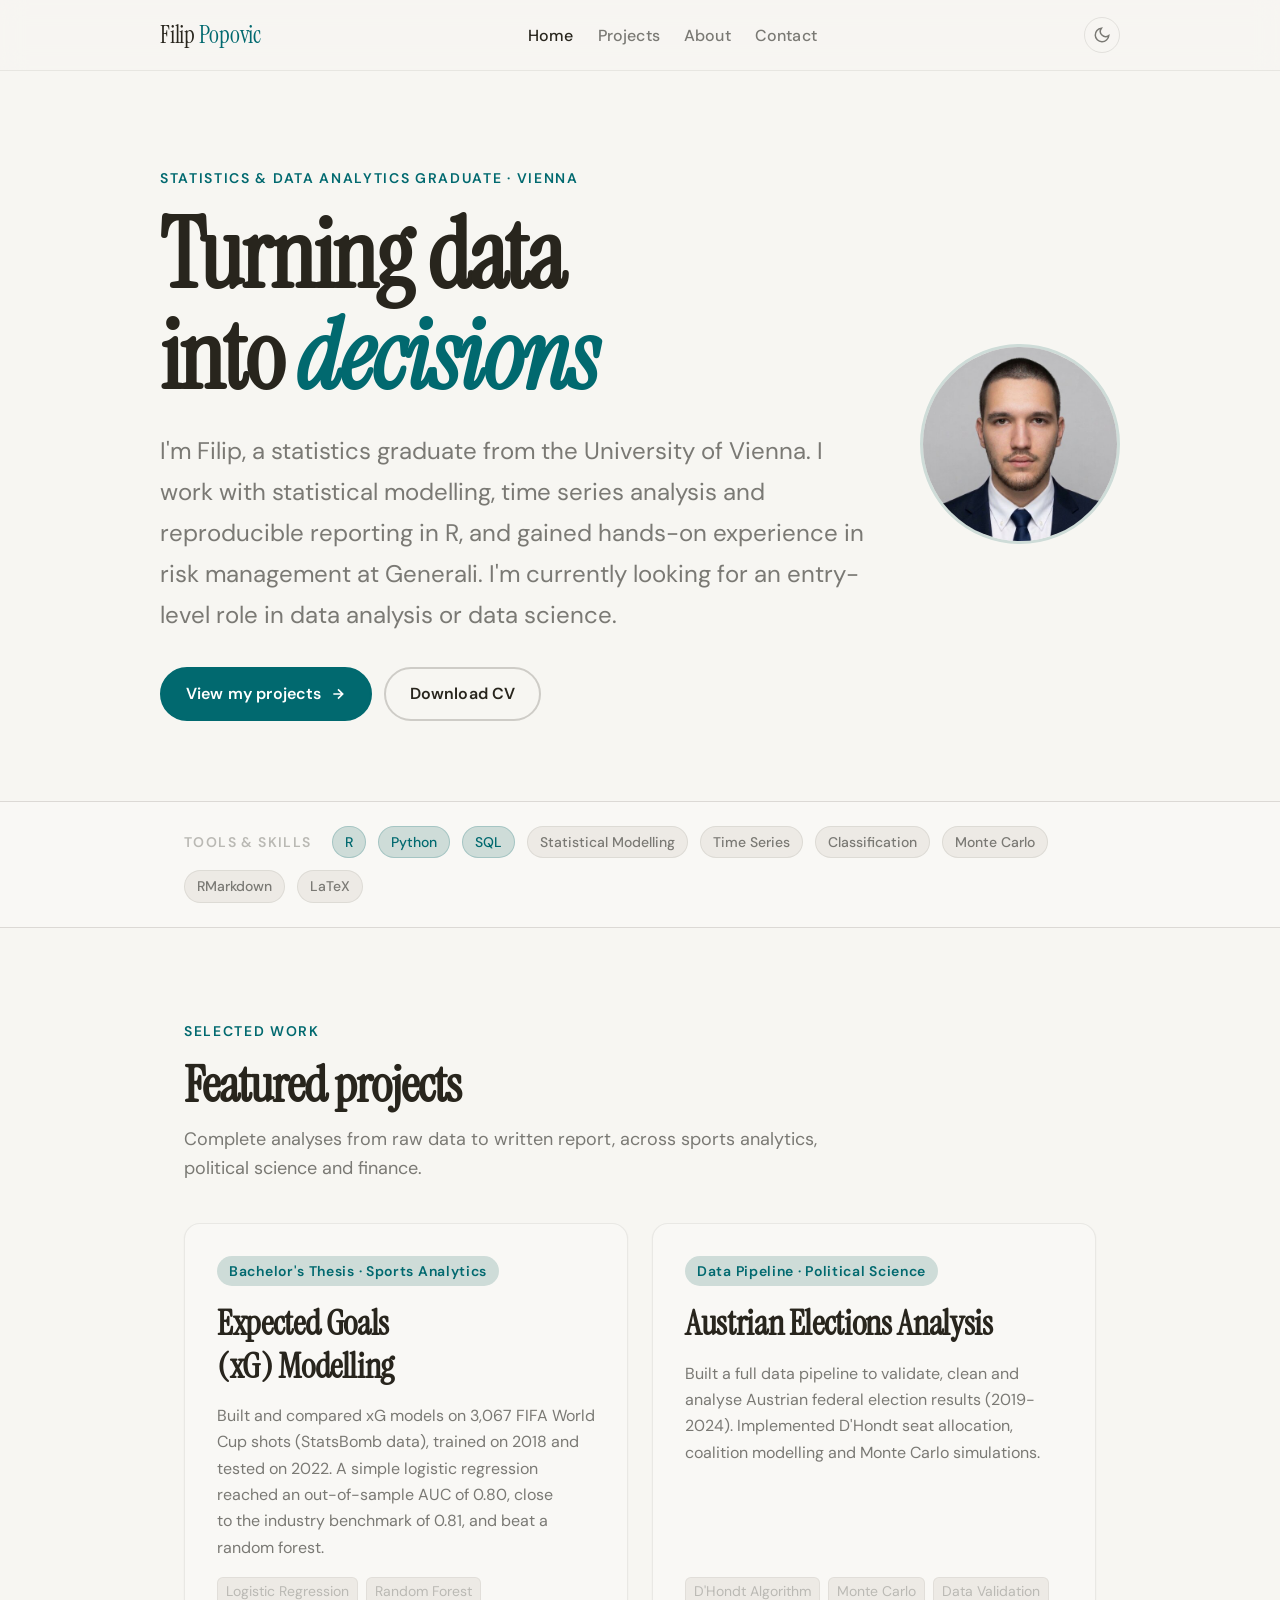
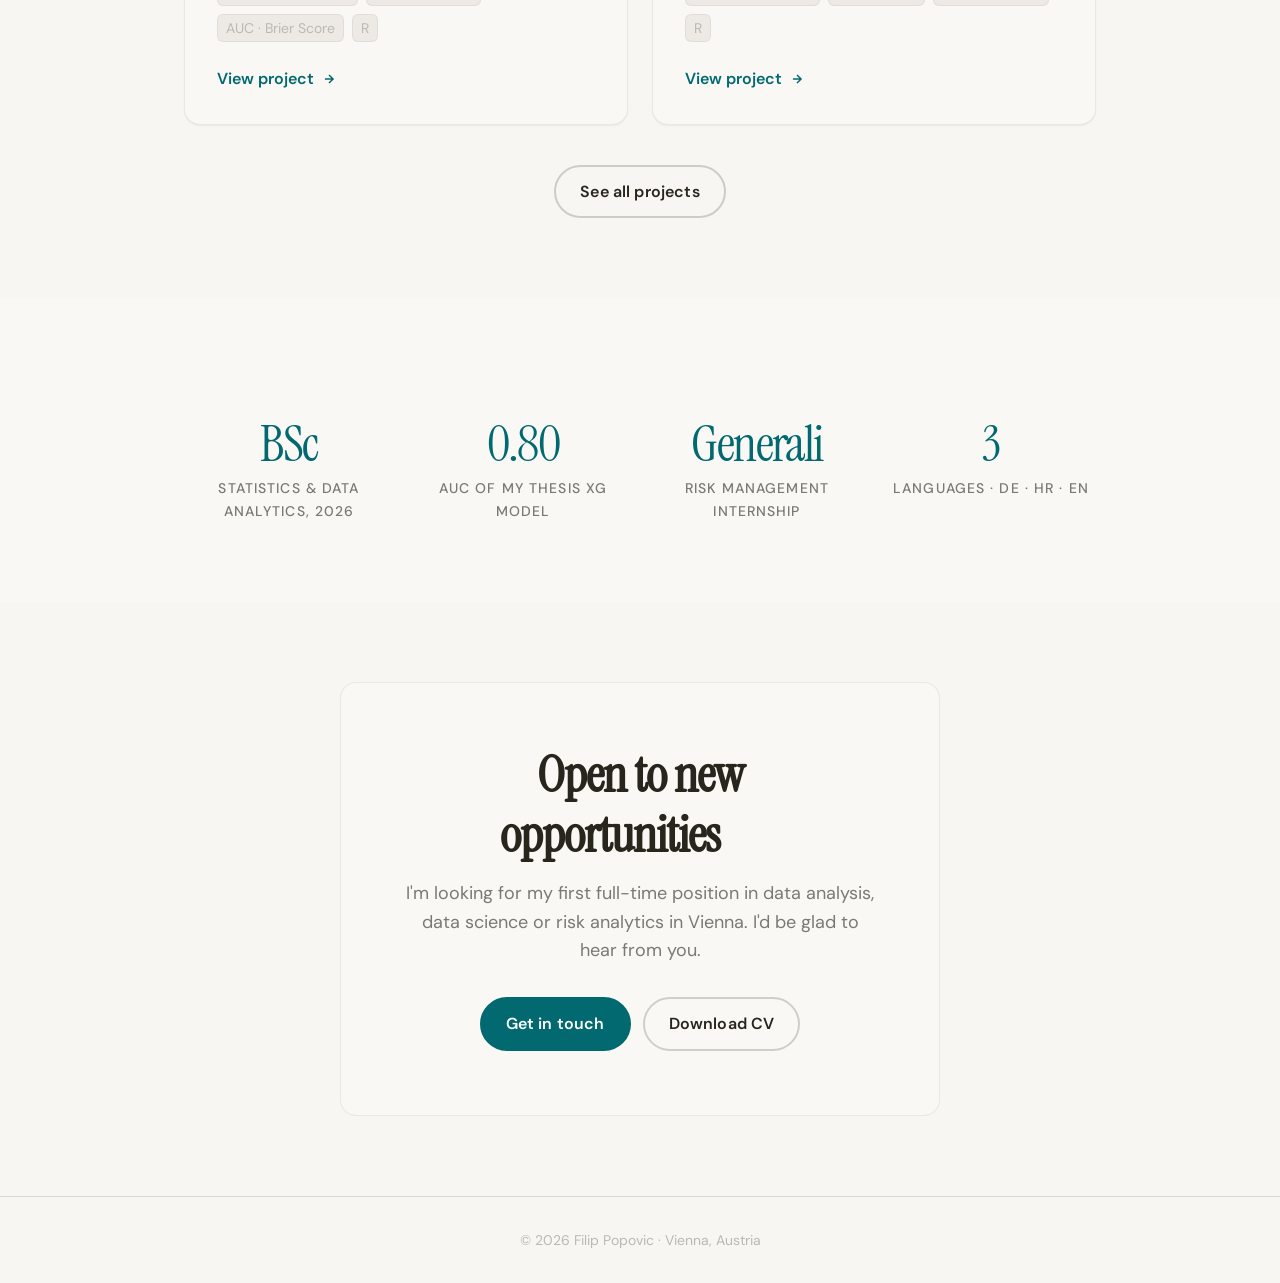
==== commit f6d7dd23: "Add project detail pages and corrected gold report - One detail page per project with summary, figur" ====
--- a/docs/index.html
+++ b/docs/index.html
@@ -129,7 +129,7 @@
           <span class="fp-method-tag">AUC · Brier Score</span>
           <span class="fp-method-tag">R</span>
         </div>
-        <a href="projects.html#thesis" class="fp-project-link">
+        <a href="project-xg.html" class="fp-project-link fp-card-link">
           View project
           <svg width="14" height="14" viewbox="0 0 24 24" fill="none" stroke="currentColor" stroke-width="2.5"><path d="M5 12h14M12 5l7 7-7 7"></path></svg>
         </a>
@@ -138,15 +138,15 @@
       <div class="fp-project-card">
         <span class="fp-project-tag">Data Pipeline · Political Science</span>
         <h3 class="anchored">Austrian Elections Analysis</h3>
-        <p>Built a full data pipeline to validate, clean and analyse Austrian federal election results (2019–2024). Implemented D'Hondt seat allocation, coalition modelling and Monte Carlo simulations.</p>
+        <p>Built a full data pipeline to validate, clean and analyse Austrian federal election results (2019-2024). Implemented D'Hondt seat allocation, coalition modelling and Monte Carlo simulations.</p>
         <div class="fp-project-methods">
           <span class="fp-method-tag">D'Hondt Algorithm</span>
           <span class="fp-method-tag">Monte Carlo</span>
           <span class="fp-method-tag">Data Validation</span>
           <span class="fp-method-tag">R</span>
         </div>
-        <a href="pdfs/elections-report.pdf" class="fp-project-link" target="_blank">
-          Read report (PDF)
+        <a href="project-elections.html" class="fp-project-link fp-card-link">
+          View project
           <svg width="14" height="14" viewbox="0 0 24 24" fill="none" stroke="currentColor" stroke-width="2.5"><path d="M5 12h14M12 5l7 7-7 7"></path></svg>
         </a>
       </div>
--- a/docs/assets/style.css
+++ b/docs/assets/style.css
@@ -476,3 +476,88 @@
   object-fit: cover;
   display: block;
 }
+
+/* =============================================
+   PROJECT DETAIL PAGES
+   ============================================= */
+/* Whole project card is clickable via its main link */
+.fp-project-card { position: relative; }
+.fp-card-link::after { content: ""; position: absolute; inset: 0; border-radius: inherit; }
+.fp-project-card:has(.fp-card-link) { cursor: pointer; }
+
+.fp-back-link {
+  display: flex; width: fit-content; align-items: center; gap: var(--space-2);
+  font-size: var(--text-sm); color: var(--color-text-muted);
+  text-decoration: none; margin-bottom: var(--space-8);
+}
+.fp-back-link:hover { color: var(--color-primary); }
+
+.fp-detail-hero { padding-top: var(--space-16); padding-bottom: var(--space-10); }
+.fp-detail-hero h1 {
+  font-family: var(--font-display); font-weight: 400;
+  font-size: var(--text-2xl); line-height: 1.1; margin: var(--space-3) 0 var(--space-6);
+}
+.fp-detail-lead { max-width: 64ch; font-size: var(--text-lg); line-height: 1.6; color: var(--color-text-muted); }
+
+.fp-kpis {
+  display: grid; grid-template-columns: repeat(4, 1fr); gap: var(--space-4);
+  margin-top: var(--space-10);
+}
+.fp-kpi {
+  background: var(--color-surface); border: 1px solid var(--color-divider);
+  border-radius: var(--radius-lg); padding: var(--space-6);
+}
+.fp-kpi-number {
+  font-family: var(--font-display); font-size: var(--text-xl);
+  color: var(--color-primary); line-height: 1; margin-bottom: var(--space-2);
+}
+.fp-kpi-label {
+  font-size: var(--text-xs); color: var(--color-text-muted);
+  text-transform: uppercase; letter-spacing: 0.06em; font-weight: 500;
+}
+
+.fp-detail-body { max-width: 760px; margin-inline: auto; padding-inline: var(--space-6); }
+.fp-detail-body h2 {
+  font-family: var(--font-display); font-weight: 400; font-size: var(--text-xl);
+  margin: var(--space-12) 0 var(--space-4);
+}
+.fp-detail-body p, .fp-detail-body li {
+  font-size: var(--text-base); line-height: 1.75; color: var(--color-text);
+}
+.fp-detail-body p { margin-bottom: var(--space-4); }
+.fp-detail-body ul { padding-left: 1.2em; margin-bottom: var(--space-4); }
+.fp-detail-body li { margin-bottom: var(--space-2); }
+
+.fp-figure { margin: var(--space-8) 0; }
+.fp-figure img {
+  width: 100%; height: auto; display: block; background: #fff;
+  border: 1px solid var(--color-divider); border-radius: var(--radius-lg);
+  padding: var(--space-3);
+  max-height: 560px; object-fit: contain;
+}
+.fp-figure figcaption {
+  font-size: var(--text-sm); color: var(--color-text-muted);
+  margin-top: var(--space-3); line-height: 1.6;
+}
+
+.fp-table { width: 100%; border-collapse: collapse; margin: var(--space-6) 0; font-size: var(--text-sm); }
+.fp-table th, .fp-table td { text-align: left; padding: var(--space-3) var(--space-4); border-bottom: 1px solid var(--color-divider); }
+.fp-table th { font-size: var(--text-xs); text-transform: uppercase; letter-spacing: 0.06em; color: var(--color-text-muted); font-weight: 600; }
+.fp-table tr.fp-highlight td { color: var(--color-primary); font-weight: 600; }
+
+.fp-pdf-section { padding-top: var(--space-16); }
+.fp-pdf-head {
+  display: flex; justify-content: space-between; align-items: center;
+  flex-wrap: wrap; gap: var(--space-4); margin-bottom: var(--space-6);
+}
+.fp-pdf-head h2 { font-family: var(--font-display); font-weight: 400; font-size: var(--text-xl); margin: 0; }
+.fp-pdf-frame {
+  width: 100%; height: 85vh; min-height: 560px; display: block;
+  border: 1px solid var(--color-divider); border-radius: var(--radius-lg);
+  background: var(--color-surface-offset);
+}
+
+@media (max-width: 768px) {
+  .fp-kpis { grid-template-columns: repeat(2, 1fr); }
+  .fp-pdf-frame { height: 70vh; min-height: 420px; }
+}
